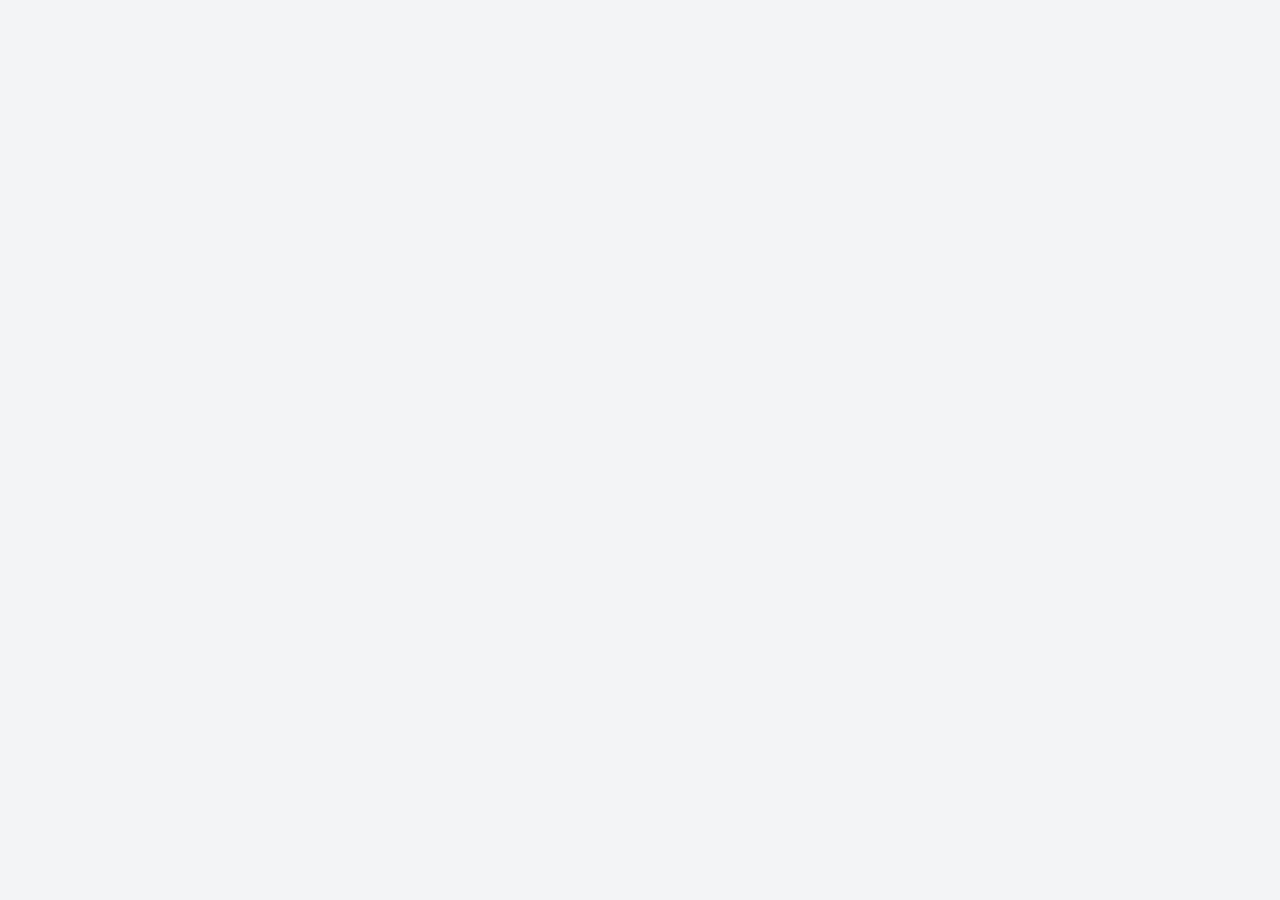
==== index.html @ afbe17bb "Update index.html" ====
<!DOCTYPE html>
<html lang="en">
<head>
  <meta charset="UTF-8" />
  <meta name="viewport" content="width=device-width, initial-scale=1.0" />
  <title>Javier Maidana — Tattoo Business Xpert</title>
  <meta name="description" content="Javier Maidana — Strategic market development, distribution and brand growth for the tattoo and body art industry across Latin America." />
  <link rel="preconnect" href="https://fonts.googleapis.com" />
  <link rel="preconnect" href="https://fonts.gstatic.com" crossorigin />
  <link href="https://fonts.googleapis.com/css2?family=Montserrat:wght@800&family=Inter:wght@400;500;600&display=swap" rel="stylesheet" />
  <link rel="stylesheet" href="assets/shared.css" />
  <style>
    .hero { background: var(--white); padding: 80px 60px 72px; }
    .hero-inner { max-width: var(--max-w); margin: 0 auto; display: grid; grid-template-columns: 1fr 420px; gap: 64px; align-items: center; }
    .hero-tag { display: inline-block; font-family: var(--font-body); font-size: 0.78rem; font-weight: 600; letter-spacing: 0.12em; text-transform: uppercase; color: var(--blue); background: var(--blue-bg); padding: 5px 12px; border-radius: 20px; margin-bottom: 20px; }
    .hero-title { font-family: var(--font-head); font-size: clamp(2.2rem, 4vw, 3.2rem); font-weight: 800; color: var(--text-dark); line-height: 1.1; letter-spacing: -0.02em; margin-bottom: 8px; }
    .hero-title .accent { color: var(--blue); }
    .hero-subtitle { font-family: var(--font-body); font-size: clamp(0.9rem,1.5vw,1rem); font-weight: 600; color: var(--grey); letter-spacing: 0.1em; text-transform: uppercase; margin-bottom: 24px; }
    .hero-desc { font-family: var(--font-body); font-size: 1.05rem; color: var(--text-mid); line-height: 1.7; max-width: 520px; margin-bottom: 36px; }
    .hero-buttons { display: flex; gap: 14px; flex-wrap: wrap; }
    .hero-photo-wrap { position: relative; }
    .hero-photo { width: 100%; aspect-ratio: 3/4; object-fit: cover; object-position: top center; border-radius: var(--radius-lg); display: block; }
    .hero-photo-placeholder { width: 100%; aspect-ratio: 3/4; border-radius: var(--radius-lg); background: var(--blue-bg); display: flex; flex-direction: column; align-items: center; justify-content: center; gap: 12px; color: var(--blue); font-family: var(--font-body); font-size: 0.9rem; font-weight: 500; text-align: center; padding: 24px; }
    .stats { background: var(--bg); border-top: 1px solid var(--border); border-bottom: 1px solid var(--border); padding: 28px 60px; }
    .stats-inner { max-width: var(--max-w); margin: 0 auto; display: flex; justify-content: center; gap: 64px; }
    .stat { text-align: center; }
    .stat-num { font-family: var(--font-head); font-size: 1.8rem; font-weight: 800; color: var(--blue); line-height: 1; }
    .stat-label { font-family: var(--font-body); font-size: 0.78rem; font-weight: 500; color: var(--text-light); text-transform: uppercase; letter-spacing: 0.08em; margin-top: 4px; }

    @media (max-width:900px) {
      .hero { padding: 56px 32px 48px; }
      .hero-inner { grid-template-columns: 1fr; gap: 40px; }
      .hero-photo-wrap { max-width: 360px; margin: 0 auto; }
      .stats { padding: 24px 32px; }
      .stats-inner { gap: 32px; }
    }

    @media (max-width:640px) {
      .hero { padding: 40px 20px; }
      .hero-photo-wrap { max-width: 100%; }
      .hero-buttons { flex-direction: column; }
      .hero-buttons .btn { width: 100%; justify-content: center; }
      .stats { padding: 20px 16px; }
      .stats-inner { gap: 20px; flex-wrap: wrap; justify-content: center; }
    }
 <nav class="nav">
  <div class="nav-inner">

    <a class="nav-logo" href="index.html" aria-label="Javier Maidana">
      <img src="assets/tbx-logo-flat.png" width="44" height="36" alt="TBX Logo" style="border-radius:6px;object-fit:contain;" />
      <div>
        <span class="nav-logo-text">Javier <span>Maidana</span></span>
        <span class="nav-logo-sub">Tattoo Business Expert</span>
      </div>
    </a>

    <div class="nav-links">
      <a href="index.html" class="nav-link active">Home</a>
      <a href="about.html" class="nav-link">Background</a>
      <a href="contact.html" class="nav-cta">Let's Connect</a>
    </div>

  </div>
</nav>

  <section class="hero"><div class="hero-inner">
    <div class="hero-content">
      <span class="hero-tag">Tattoo Industry · LATAM</span>
      <h1 class="hero-title">Javier<br /><span class="accent">Maidana</span></h1>
      <p class="hero-subtitle">Tattoo Business Xpert</p>
      <p class="hero-desc">30+ years of experience in market development, distribution and brand growth for the tattoo and body art industry across Latin America. Founder of TBX Latam — the platform focused on professionalizing the business side of the industry in the region.</p>
      <div class="hero-buttons">
        <a href="about.html" class="btn btn-primary">Explore Background</a>
        <a href="contact.html" class="btn btn-secondary">Let's Connect</a>
      </div>
    </div>

    <div class="hero-photo-wrap">
      <img src="assets/javier-photo.jpg" alt="Javier Maidana — Tattoo Business Xpert" class="hero-photo" onerror="this.style.display='none'; this.nextElementSibling.style.display='flex';" />
      <div class="hero-photo-placeholder" style="display:none;">
        <svg viewBox="0 0 24 24" fill="none" stroke="currentColor" stroke-width="1.5"><path d="M20 21v-2a4 4 0 0 0-4-4H8a4 4 0 0 0-4 4v2"/><circle cx="12" cy="7" r="4"/></svg>
        <span>Upload the photo as<br /><strong>assets/javier-photo.jpg</strong></span>
      </div>
    </div>
  </div></section>

  <div class="stats"><div class="stats-inner">
    <div class="stat"><div class="stat-num">30+</div><div class="stat-label">Years of Experience</div></div>
    <div class="stat"><div class="stat-num">LATAM</div><div class="stat-label">Regional Market</div></div>
    <div class="stat"><div class="stat-num">TBX</div><div class="stat-label">Platform Founded</div></div>
    <div class="stat"><div class="stat-num">B2B</div><div class="stat-label">Strategic Focus</div></div>
  </div></div>

  <div class="banner">
    <p>Building the professional tattoo ecosystem across Latin America — connecting brands, distributors and operators with a long-term strategic vision.</p>
  </div>

  <section class="connect">
    <h2 class="connect-heading">Let's Connect</h2>
    <div class="connect-grid">
      <div class="social-icons">
        <a href="http://www.linkedin.com/in/tattoobusinessxpert" target="_blank" rel="noopener" class="social-icon si-linkedin" aria-label="LinkedIn"><svg viewBox="0 0 24 24"><path d="M20.447 20.452h-3.554v-5.569c0-1.328-.027-3.037-1.852-3.037-1.853 0-2.136 1.445-2.136 2.939v5.667H9.351V9h3.414v1.561h.046c.477-.9 1.637-1.85 3.37-1.85 3.601 0 4.267 2.37 4.267 5.455v6.286zM5.337 7.433a2.062 2.062 0 0 1-2.063-2.065 2.064 2.064 0 1 1 2.063 2.065zm1.782 13.019H3.555V9h3.564v11.452zM22.225 0H1.771C.792 0 0 .774 0 1.729v20.542C0 23.227.792 24 1.771 24h20.451C23.2 24 24 23.227 24 22.271V1.729C24 .774 23.2 0 22.222 0h.003z"/></svg></a>
        <a href="https://www.instagram.com/tattoobusinessxpert/" target="_blank" rel="noopener" class="social-icon si-instagram" aria-label="Instagram"><svg viewBox="0 0 24 24"><path d="M12 2.163c3.204 0 3.584.012 4.85.07 3.252.148 4.771 1.691 4.919 4.919.058 1.265.069 1.645.069 4.849 0 3.205-.012 3.584-.069 4.849-.149 3.225-1.664 4.771-4.919 4.919-1.266.058-1.644.07-4.85.07-3.204 0-3.584-.012-4.849-.07-3.26-.149-4.771-1.699-4.919-4.92-.058-1.265-.07-1.644-.07-4.849 0-3.204.013-3.583.07-4.849.149-3.227 1.664-4.771 4.919-4.919 1.266-.057 1.645-.069 4.849-.069zM12 0C8.741 0 8.333.014 7.053.072 2.695.272.273 2.69.073 7.052.014 8.333 0 8.741 0 12c0 3.259.014 3.668.072 4.948.2 4.358 2.618 6.78 6.98 6.98C8.333 23.986 8.741 24 12 24c3.259 0 3.668-.014 4.948-.072 4.354-.2 6.782-2.618 6.979-6.98.059-1.28.073-1.689.073-4.948 0-3.259-.014-3.667-.072-4.947-.196-4.354-2.617-6.78-6.979-6.98C15.668.014 15.259 0 12 0zm0 5.838a6.162 6.162 0 1 0 0 12.324 6.162 6.162 0 0 0 0-12.324zM12 16a4 4 0 1 1 0-8 4 4 0 0 1 0 8zm6.406-11.845a1.44 1.44 0 1 0 0 2.881 1.44 1.44 0 0 0 0-2.881z"/></svg></a>
        <a href="mailto:contacto@javiermaidana.com" class="social-icon si-email" aria-label="Email"><svg viewBox="0 0 24 24"><path d="M20 4H4c-1.1 0-2 .9-2 2v12c0 1.1.9 2 2 2h16c1.1 0 2-.9 2-2V6c0-1.1-.9-2-2-2zm0 4-8 5-8-5V6l8 5 8-5v2z"/></svg></a>
        <a href="https://api.whatsapp.com/send?phone=541169666353&text=Hi%20Javier%2C%20I%20visited%20your%20website%20and%20would%20like%20to%20connect%20regarding%20the%20tattoo%20industry%20in%20Latin%20America." target="_blank" rel="noopener" class="social-icon si-whatsapp" aria-label="WhatsApp"><svg viewBox="0 0 24 24"><path d="M17.472 14.382c-.297-.149-1.758-.867-2.03-.967-.273-.099-.471-.148-.67.15-.197.297-.767.966-.94 1.164-.173.199-.347.223-.644.075-.297-.15-1.255-.463-2.39-1.475-.883-.788-1.48-1.761-1.653-2.059-.173-.297-.018-.458.13-.606.134-.133.298-.347.446-.52.149-.174.198-.298.298-.497.099-.198.05-.371-.025-.52-.075-.149-.669-1.612-.916-2.207-.242-.579-.487-.5-.669-.51-.173-.008-.371-.01-.57-.01-.198 0-.52.074-.792.372-.272.297-1.04 1.016-1.04 2.479 0 1.462 1.065 2.875 1.213 3.074.149.198 2.096 3.2 5.077 4.487.709.306 1.262.489 1.694.625.712.227 1.36.195 1.871.118.571-.085 1.758-.719 2.006-1.413.248-.694.248-1.289.173-1.413-.074-.124-.272-.198-.57-.347m-5.421 7.403h-.004a9.87 9.87 0 0 1-5.031-1.378l-.361-.214-3.741.982.998-3.648-.235-.374a9.86 9.86 0 0 1-1.51-5.26c.001-5.45 4.436-9.884 9.888-9.884 2.64 0 5.122 1.03 6.988 2.898a9.825 9.825 0 0 1 2.893 6.994c-.003 5.45-4.437 9.884-9.885 9.884m8.413-18.297A11.815 11.815 0 0 0 12.05 0C5.495 0 .16 5.335.157 11.892c0 2.096.547 4.142 1.588 5.945L.057 24l6.305-1.654a11.882 11.882 0 0 0 5.683 1.448h.005c6.554 0 11.89-5.335 11.893-11.893a11.821 11.821 0 0 0-3.48-8.413z"/></svg></a>
      </div>

      <a href="https://tbxlatam.com" target="_blank" rel="noopener" class="tbx-logo-link" aria-label="TBX Latam">
        <img src="assets/tbx-logo-flat.png" width="120" alt="TBX Latam" style="border-radius:10px;object-fit:contain;" />
      </a>

      <div class="connect-links">
        <a href="about.html" class="with-arrow">Explore Background</a>
        <a href="contact.html" class="with-arrow">Send a Message</a>
        <a href="http://www.linkedin.com/in/tattoobusinessxpert" target="_blank" rel="noopener" class="with-arrow">LinkedIn</a>
        <a href="https://tbxlatam.com" target="_blank" rel="noopener" class="with-arrow">TBX Latam</a>
      </div>
    </div>
  </section>

  <footer class="page-footer">
    <p>© 2026 Javier Maidana · <a href="https://tbxlatam.com" target="_blank" rel="noopener">TBX Latam</a> · <a href="contact.html">Contact</a></p>
  </footer>
</body>
</html>
---- assets/shared.css ----
/* ═══════════════════════════════════════════════════════════════
   javiermaidana.com — Shared Stylesheet
   Brand Kit: Blue #4482E9 · Grey #8C8C8C
   Fonts: Montserrat ExtraBold (headings) · Inter SemiBold (body)
   ═══════════════════════════════════════════════════════════════ */

:root {
  --blue:         #4482E9;
  --blue-dark:    #2D6DD4;
  --blue-bg:      #EEF4FD;
  --grey:         #8C8C8C;
  --bg:           #F3F4F6;
  --white:        #FFFFFF;
  --text-dark:    #111827;
  --text-mid:     #374151;
  --text-light:   #6B7280;
  --border:       #E5E7EB;
  --font-head:    'Montserrat', system-ui, sans-serif;
  --font-body:    'Inter', system-ui, sans-serif;
  --max-w:        1200px;
  --radius:       8px;
  --radius-lg:    16px;
}
*, *::before, *::after { box-sizing: border-box; margin: 0; padding: 0; }
html { scroll-behavior: smooth; }
body { font-family: var(--font-body); background: var(--bg); color: var(--text-mid); -webkit-font-smoothing: antialiased; line-height: 1.6; }
img { display: block; max-width: 100%; }
a { color: inherit; }
.nav { background: var(--white); border-bottom: 1px solid var(--border); position: sticky; top: 0; z-index: 100; }
.nav-inner { max-width: var(--max-w); margin: 0 auto; padding: 0 48px; height: 64px; display: flex; align-items: center; justify-content: space-between; }
.nav-logo { display: flex; align-items: center; text-decoration: none; gap: 10px; }
.nav-logo-text { font-family: var(--font-head); font-weight: 800; font-size: 1.4rem; letter-spacing: -0.02em; color: var(--text-dark); line-height: 1; }
.nav-logo-text span { color: var(--blue); }
.nav-logo-sub { font-family: var(--font-body); font-size: 0.5rem; font-weight: 600; letter-spacing: 0.14em; color: var(--grey); text-transform: uppercase; display: block; margin-top: 2px; }
.nav-links { display: flex; align-items: center; gap: 8px; }
.nav-link { font-family: var(--font-body); font-size: 0.9rem; font-weight: 500; color: var(--text-light); text-decoration: none; padding: 8px 16px; border-radius: var(--radius); transition: all 0.15s ease; }
.nav-link:hover { color: var(--blue); background: var(--blue-bg); }
.nav-link.active { color: var(--blue); font-weight: 600; }
.nav-cta { font-family: var(--font-body); font-size: 0.88rem; font-weight: 600; background: var(--blue); color: var(--white); text-decoration: none; padding: 9px 20px; border-radius: var(--radius); margin-left: 4px; transition: all 0.15s ease; }
.nav-cta:hover { background: var(--blue-dark); }
.btn { display: inline-flex; align-items: center; justify-content: center; font-family: var(--font-body); font-size: 0.95rem; font-weight: 600; padding: 13px 28px; border-radius: var(--radius); text-decoration: none; cursor: pointer; border: 2px solid transparent; transition: all 0.18s ease; white-space: nowrap; }
.btn-primary { background: var(--blue); color: var(--white); border-color: var(--blue); }
.btn-primary:hover { background: var(--blue-dark); border-color: var(--blue-dark); transform: translateY(-1px); box-shadow: 0 4px 16px rgba(68,130,233,0.28); }
.btn-secondary { background: var(--white); color: var(--text-dark); border-color: var(--border); }
.btn-secondary:hover { border-color: var(--blue); color: var(--blue); transform: translateY(-1px); }
.banner { background: var(--blue); padding: 28px 24px; text-align: center; }
.banner p { color: var(--white); font-family: var(--font-body); font-size: clamp(0.95rem, 1.8vw, 1.15rem); font-weight: 500; max-width: 700px; margin: 0 auto; line-height: 1.5; }
.connect { background: var(--white); padding: 64px 60px; }
.connect-heading { text-align: center; font-family: var(--font-head); font-size: clamp(1.4rem, 2.5vw, 1.8rem); font-weight: 800; color: var(--text-dark); margin-bottom: 48px; }
.connect-grid { max-width: var(--max-w); margin: 0 auto; display: grid; grid-template-columns: 1fr auto 1fr; align-items: center; gap: 48px; }
.social-icons { display: flex; gap: 14px; align-items: center; }
.social-icon { width: 48px; height: 48px; border-radius: 12px; display: flex; align-items: center; justify-content: center; text-decoration: none; transition: transform 0.18s ease, opacity 0.18s ease; }
.social-icon:hover { transform: translateY(-3px); opacity: 0.85; }
.social-icon svg { width: 22px; height: 22px; fill: white; }
.si-linkedin  { background: #0A66C2; }
.si-instagram { background: linear-gradient(135deg,#f09433,#e6683c,#dc2743,#cc2366,#bc1888); }
.si-email     { background: var(--blue); }
.si-whatsapp  { background: #25D366; }
.connect-links { display: flex; flex-direction: column; gap: 12px; align-items: flex-end; }
.connect-links a { color: var(--text-light); text-decoration: none; font-size: 0.95rem; font-weight: 500; transition: color 0.18s ease; display: inline-flex; align-items: center; gap: 6px; }
.connect-links a:hover { color: var(--blue); }
.connect-links a.with-arrow::after { content:'→'; transition: margin 0.18s; }
.connect-links a.with-arrow:hover::after { margin-left: 4px; }
.tbx-logo-link { text-decoration: none; display: block; }
.page-footer { background: var(--bg); border-top: 1px solid var(--border); padding: 20px 24px; text-align: center; }
.page-footer p { font-size: 0.8rem; color: var(--text-light); }
.page-footer a { color: var(--blue); text-decoration: none; }
@media (max-width: 900px) { .nav-inner { padding: 0 24px; } .connect { padding: 48px 32px; } .connect-grid { grid-template-columns: 1fr; justify-items: center; gap: 32px; } .connect-links { align-items: center; } }
@media (max-width: 640px) { .nav-inner { padding: 0 16px; } .nav-links { display: none; } .connect { padding: 40px 20px; } .social-icons { gap: 10px; } .social-icon { width: 44px; height: 44px; } }
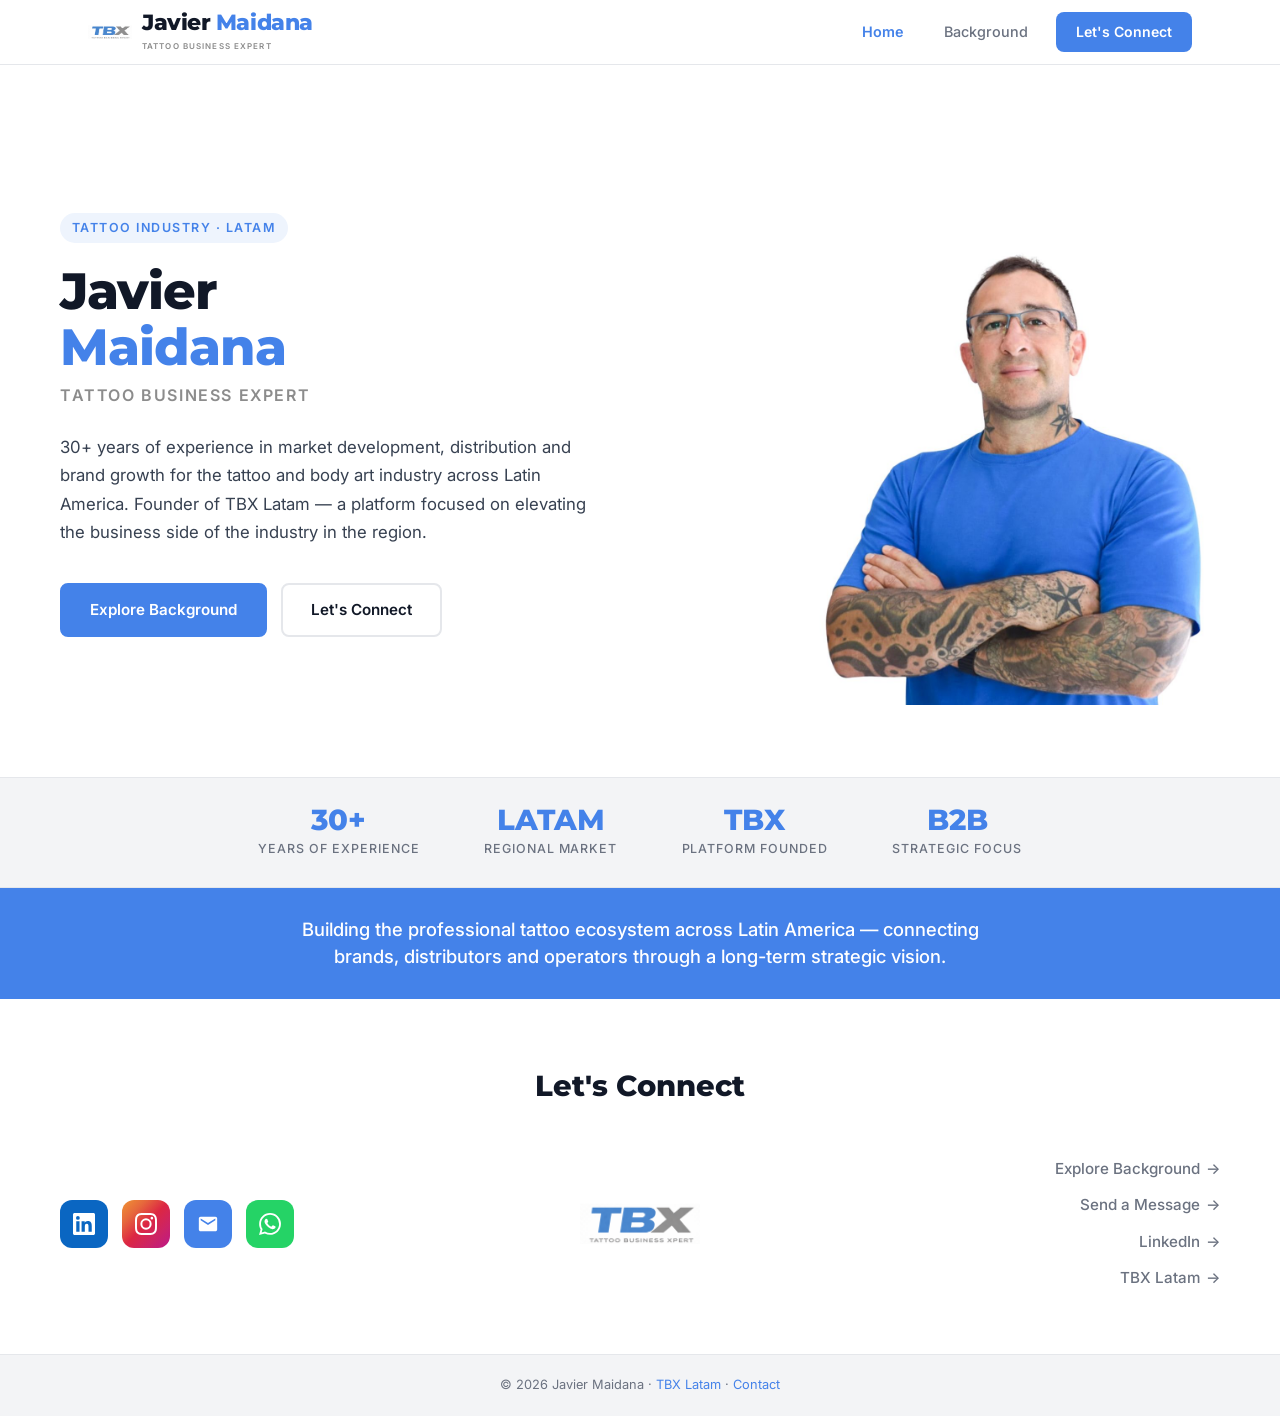
==== commit 57b2ee70: "Update index.html" ====
--- a/index.html
+++ b/index.html
@@ -3,110 +3,304 @@
 <head>
   <meta charset="UTF-8" />
   <meta name="viewport" content="width=device-width, initial-scale=1.0" />
-  <title>Javier Maidana — Tattoo Business Xpert</title>
-  <meta name="description" content="Javier Maidana — Strategic market development, distribution and brand growth for the tattoo and body art industry across Latin America." />
+  <title>Javier Maidana — Tattoo Business Expert</title>
+  <meta name="description" content="30+ years of experience in market development, distribution and brand growth for the tattoo and body art industry across Latin America." />
+
   <link rel="preconnect" href="https://fonts.googleapis.com" />
   <link rel="preconnect" href="https://fonts.gstatic.com" crossorigin />
   <link href="https://fonts.googleapis.com/css2?family=Montserrat:wght@800&family=Inter:wght@400;500;600&display=swap" rel="stylesheet" />
   <link rel="stylesheet" href="assets/shared.css" />
+
   <style>
-    .hero { background: var(--white); padding: 80px 60px 72px; }
-    .hero-inner { max-width: var(--max-w); margin: 0 auto; display: grid; grid-template-columns: 1fr 420px; gap: 64px; align-items: center; }
-    .hero-tag { display: inline-block; font-family: var(--font-body); font-size: 0.78rem; font-weight: 600; letter-spacing: 0.12em; text-transform: uppercase; color: var(--blue); background: var(--blue-bg); padding: 5px 12px; border-radius: 20px; margin-bottom: 20px; }
-    .hero-title { font-family: var(--font-head); font-size: clamp(2.2rem, 4vw, 3.2rem); font-weight: 800; color: var(--text-dark); line-height: 1.1; letter-spacing: -0.02em; margin-bottom: 8px; }
-    .hero-title .accent { color: var(--blue); }
-    .hero-subtitle { font-family: var(--font-body); font-size: clamp(0.9rem,1.5vw,1rem); font-weight: 600; color: var(--grey); letter-spacing: 0.1em; text-transform: uppercase; margin-bottom: 24px; }
-    .hero-desc { font-family: var(--font-body); font-size: 1.05rem; color: var(--text-mid); line-height: 1.7; max-width: 520px; margin-bottom: 36px; }
-    .hero-buttons { display: flex; gap: 14px; flex-wrap: wrap; }
-    .hero-photo-wrap { position: relative; }
-    .hero-photo { width: 100%; aspect-ratio: 3/4; object-fit: cover; object-position: top center; border-radius: var(--radius-lg); display: block; }
-    .hero-photo-placeholder { width: 100%; aspect-ratio: 3/4; border-radius: var(--radius-lg); background: var(--blue-bg); display: flex; flex-direction: column; align-items: center; justify-content: center; gap: 12px; color: var(--blue); font-family: var(--font-body); font-size: 0.9rem; font-weight: 500; text-align: center; padding: 24px; }
-    .stats { background: var(--bg); border-top: 1px solid var(--border); border-bottom: 1px solid var(--border); padding: 28px 60px; }
-    .stats-inner { max-width: var(--max-w); margin: 0 auto; display: flex; justify-content: center; gap: 64px; }
-    .stat { text-align: center; }
-    .stat-num { font-family: var(--font-head); font-size: 1.8rem; font-weight: 800; color: var(--blue); line-height: 1; }
-    .stat-label { font-family: var(--font-body); font-size: 0.78rem; font-weight: 500; color: var(--text-light); text-transform: uppercase; letter-spacing: 0.08em; margin-top: 4px; }
-
-    @media (max-width:900px) {
-      .hero { padding: 56px 32px 48px; }
-      .hero-inner { grid-template-columns: 1fr; gap: 40px; }
-      .hero-photo-wrap { max-width: 360px; margin: 0 auto; }
-      .stats { padding: 24px 32px; }
-      .stats-inner { gap: 32px; }
-    }
-
-    @media (max-width:640px) {
-      .hero { padding: 40px 20px; }
-      .hero-photo-wrap { max-width: 100%; }
-      .hero-buttons { flex-direction: column; }
-      .hero-buttons .btn { width: 100%; justify-content: center; }
-      .stats { padding: 20px 16px; }
-      .stats-inner { gap: 20px; flex-wrap: wrap; justify-content: center; }
-    }
- <nav class="nav">
-  <div class="nav-inner">
-
-    <a class="nav-logo" href="index.html" aria-label="Javier Maidana">
-      <img src="assets/tbx-logo-flat.png" width="44" height="36" alt="TBX Logo" style="border-radius:6px;object-fit:contain;" />
-      <div>
-        <span class="nav-logo-text">Javier <span>Maidana</span></span>
-        <span class="nav-logo-sub">Tattoo Business Expert</span>
-      </div>
-    </a>
-
-    <div class="nav-links">
-      <a href="index.html" class="nav-link active">Home</a>
-      <a href="about.html" class="nav-link">Background</a>
-      <a href="contact.html" class="nav-cta">Let's Connect</a>
+    .hero {
+      background: var(--white);
+      padding: 80px 60px 72px;
+    }
+
+    .hero-inner {
+      max-width: var(--max-w);
+      margin: 0 auto;
+      display: grid;
+      grid-template-columns: 1fr 420px;
+      gap: 64px;
+      align-items: center;
+    }
+
+    .hero-tag {
+      display: inline-block;
+      font-family: var(--font-body);
+      font-size: 0.78rem;
+      font-weight: 600;
+      letter-spacing: 0.12em;
+      text-transform: uppercase;
+      color: var(--blue);
+      background: var(--blue-bg);
+      padding: 5px 12px;
+      border-radius: 20px;
+      margin-bottom: 20px;
+    }
+
+    .hero-title {
+      font-family: var(--font-head);
+      font-size: clamp(2.2rem, 4vw, 3.2rem);
+      font-weight: 800;
+      color: var(--text-dark);
+      line-height: 1.1;
+      letter-spacing: -0.02em;
+      margin-bottom: 8px;
+    }
+
+    .hero-title .accent {
+      color: var(--blue);
+    }
+
+    .hero-subtitle {
+      font-family: var(--font-body);
+      font-size: clamp(0.9rem, 1.5vw, 1rem);
+      font-weight: 600;
+      color: var(--grey);
+      letter-spacing: 0.1em;
+      text-transform: uppercase;
+      margin-bottom: 24px;
+    }
+
+    .hero-desc {
+      font-family: var(--font-body);
+      font-size: 1.05rem;
+      color: var(--text-mid);
+      line-height: 1.7;
+      max-width: 540px;
+      margin-bottom: 36px;
+    }
+
+    .hero-buttons {
+      display: flex;
+      gap: 14px;
+      flex-wrap: wrap;
+    }
+
+    .hero-photo-wrap {
+      position: relative;
+    }
+
+    .hero-photo {
+      width: 100%;
+      aspect-ratio: 3 / 4;
+      object-fit: cover;
+      object-position: top center;
+      border-radius: var(--radius-lg);
+      display: block;
+    }
+
+    .hero-photo-placeholder {
+      width: 100%;
+      aspect-ratio: 3 / 4;
+      border-radius: var(--radius-lg);
+      background: var(--blue-bg);
+      display: flex;
+      flex-direction: column;
+      align-items: center;
+      justify-content: center;
+      gap: 12px;
+      color: var(--blue);
+      font-family: var(--font-body);
+      font-size: 0.9rem;
+      font-weight: 500;
+      text-align: center;
+      padding: 24px;
+    }
+
+    .stats {
+      background: var(--bg);
+      border-top: 1px solid var(--border);
+      border-bottom: 1px solid var(--border);
+      padding: 28px 60px;
+    }
+
+    .stats-inner {
+      max-width: var(--max-w);
+      margin: 0 auto;
+      display: flex;
+      justify-content: center;
+      gap: 64px;
+      flex-wrap: wrap;
+    }
+
+    .stat {
+      text-align: center;
+    }
+
+    .stat-num {
+      font-family: var(--font-head);
+      font-size: 1.8rem;
+      font-weight: 800;
+      color: var(--blue);
+      line-height: 1;
+    }
+
+    .stat-label {
+      font-family: var(--font-body);
+      font-size: 0.78rem;
+      font-weight: 500;
+      color: var(--text-light);
+      text-transform: uppercase;
+      letter-spacing: 0.08em;
+      margin-top: 4px;
+    }
+
+    @media (max-width: 900px) {
+      .hero {
+        padding: 56px 32px 48px;
+      }
+
+      .hero-inner {
+        grid-template-columns: 1fr;
+        gap: 40px;
+      }
+
+      .hero-photo-wrap {
+        max-width: 360px;
+        margin: 0 auto;
+      }
+
+      .stats {
+        padding: 24px 32px;
+      }
+
+      .stats-inner {
+        gap: 32px;
+      }
+    }
+
+    @media (max-width: 640px) {
+      .hero {
+        padding: 40px 20px;
+      }
+
+      .hero-photo-wrap {
+        max-width: 100%;
+      }
+
+      .hero-buttons {
+        flex-direction: column;
+      }
+
+      .hero-buttons .btn {
+        width: 100%;
+        justify-content: center;
+      }
+
+      .stats {
+        padding: 20px 16px;
+      }
+
+      .stats-inner {
+        gap: 20px;
+        justify-content: center;
+      }
+    }
+  </style>
+</head>
+<body>
+
+  <nav class="nav">
+    <div class="nav-inner">
+      <a class="nav-logo" href="index.html" aria-label="Javier Maidana">
+        <img src="assets/tbx-logo-flat.png" width="44" height="36" alt="TBX Logo" style="border-radius:6px;object-fit:contain;" />
+        <div>
+          <span class="nav-logo-text">Javier <span>Maidana</span></span>
+          <span class="nav-logo-sub">Tattoo Business Expert</span>
+        </div>
+      </a>
+
+      <div class="nav-links">
+        <a href="index.html" class="nav-link active">Home</a>
+        <a href="about.html" class="nav-link">Background</a>
+        <a href="contact.html" class="nav-cta">Let's Connect</a>
+      </div>
     </div>
-
+  </nav>
+
+  <section class="hero">
+    <div class="hero-inner">
+      <div class="hero-content">
+        <span class="hero-tag">Tattoo Industry · LATAM</span>
+        <h1 class="hero-title">Javier<br /><span class="accent">Maidana</span></h1>
+        <p class="hero-subtitle">Tattoo Business Expert</p>
+        <p class="hero-desc">
+          30+ years of experience in market development, distribution and brand growth for the tattoo and body art industry across Latin America. Founder of TBX Latam — a platform focused on elevating the business side of the industry in the region.
+        </p>
+
+        <div class="hero-buttons">
+          <a href="about.html" class="btn btn-primary">Explore Background</a>
+          <a href="contact.html" class="btn btn-secondary">Let's Connect</a>
+        </div>
+      </div>
+
+      <div class="hero-photo-wrap">
+        <img src="assets/javier-photo.jpg" alt="Javier Maidana — Tattoo Business Expert" class="hero-photo" onerror="this.style.display='none'; this.nextElementSibling.style.display='flex';" />
+        <div class="hero-photo-placeholder" style="display:none;">
+          <svg viewBox="0 0 24 24" fill="none" stroke="currentColor" stroke-width="1.5" width="36" height="36">
+            <path d="M20 21v-2a4 4 0 0 0-4-4H8a4 4 0 0 0-4 4v2"></path>
+            <circle cx="12" cy="7" r="4"></circle>
+          </svg>
+          <span>Upload the image as<br /><strong>assets/javier-photo.jpg</strong></span>
+        </div>
+      </div>
+    </div>
+  </section>
+
+  <div class="stats">
+    <div class="stats-inner">
+      <div class="stat">
+        <div class="stat-num">30+</div>
+        <div class="stat-label">Years of Experience</div>
+      </div>
+      <div class="stat">
+        <div class="stat-num">LATAM</div>
+        <div class="stat-label">Regional Market</div>
+      </div>
+      <div class="stat">
+        <div class="stat-num">TBX</div>
+        <div class="stat-label">Platform Founded</div>
+      </div>
+      <div class="stat">
+        <div class="stat-num">B2B</div>
+        <div class="stat-label">Strategic Focus</div>
+      </div>
+    </div>
   </div>
-</nav>
-
-  <section class="hero"><div class="hero-inner">
-    <div class="hero-content">
-      <span class="hero-tag">Tattoo Industry · LATAM</span>
-      <h1 class="hero-title">Javier<br /><span class="accent">Maidana</span></h1>
-      <p class="hero-subtitle">Tattoo Business Xpert</p>
-      <p class="hero-desc">30+ years of experience in market development, distribution and brand growth for the tattoo and body art industry across Latin America. Founder of TBX Latam — the platform focused on professionalizing the business side of the industry in the region.</p>
-      <div class="hero-buttons">
-        <a href="about.html" class="btn btn-primary">Explore Background</a>
-        <a href="contact.html" class="btn btn-secondary">Let's Connect</a>
-      </div>
-    </div>
-
-    <div class="hero-photo-wrap">
-      <img src="assets/javier-photo.jpg" alt="Javier Maidana — Tattoo Business Xpert" class="hero-photo" onerror="this.style.display='none'; this.nextElementSibling.style.display='flex';" />
-      <div class="hero-photo-placeholder" style="display:none;">
-        <svg viewBox="0 0 24 24" fill="none" stroke="currentColor" stroke-width="1.5"><path d="M20 21v-2a4 4 0 0 0-4-4H8a4 4 0 0 0-4 4v2"/><circle cx="12" cy="7" r="4"/></svg>
-        <span>Upload the photo as<br /><strong>assets/javier-photo.jpg</strong></span>
-      </div>
-    </div>
-  </div></section>
-
-  <div class="stats"><div class="stats-inner">
-    <div class="stat"><div class="stat-num">30+</div><div class="stat-label">Years of Experience</div></div>
-    <div class="stat"><div class="stat-num">LATAM</div><div class="stat-label">Regional Market</div></div>
-    <div class="stat"><div class="stat-num">TBX</div><div class="stat-label">Platform Founded</div></div>
-    <div class="stat"><div class="stat-num">B2B</div><div class="stat-label">Strategic Focus</div></div>
-  </div></div>
 
   <div class="banner">
-    <p>Building the professional tattoo ecosystem across Latin America — connecting brands, distributors and operators with a long-term strategic vision.</p>
+    <p>
+      Building the professional tattoo ecosystem across Latin America — connecting brands, distributors and operators through a long-term strategic vision.
+    </p>
   </div>
 
   <section class="connect">
     <h2 class="connect-heading">Let's Connect</h2>
+
     <div class="connect-grid">
       <div class="social-icons">
-        <a href="http://www.linkedin.com/in/tattoobusinessxpert" target="_blank" rel="noopener" class="social-icon si-linkedin" aria-label="LinkedIn"><svg viewBox="0 0 24 24"><path d="M20.447 20.452h-3.554v-5.569c0-1.328-.027-3.037-1.852-3.037-1.853 0-2.136 1.445-2.136 2.939v5.667H9.351V9h3.414v1.561h.046c.477-.9 1.637-1.85 3.37-1.85 3.601 0 4.267 2.37 4.267 5.455v6.286zM5.337 7.433a2.062 2.062 0 0 1-2.063-2.065 2.064 2.064 0 1 1 2.063 2.065zm1.782 13.019H3.555V9h3.564v11.452zM22.225 0H1.771C.792 0 0 .774 0 1.729v20.542C0 23.227.792 24 1.771 24h20.451C23.2 24 24 23.227 24 22.271V1.729C24 .774 23.2 0 22.222 0h.003z"/></svg></a>
-        <a href="https://www.instagram.com/tattoobusinessxpert/" target="_blank" rel="noopener" class="social-icon si-instagram" aria-label="Instagram"><svg viewBox="0 0 24 24"><path d="M12 2.163c3.204 0 3.584.012 4.85.07 3.252.148 4.771 1.691 4.919 4.919.058 1.265.069 1.645.069 4.849 0 3.205-.012 3.584-.069 4.849-.149 3.225-1.664 4.771-4.919 4.919-1.266.058-1.644.07-4.85.07-3.204 0-3.584-.012-4.849-.07-3.26-.149-4.771-1.699-4.919-4.92-.058-1.265-.07-1.644-.07-4.849 0-3.204.013-3.583.07-4.849.149-3.227 1.664-4.771 4.919-4.919 1.266-.057 1.645-.069 4.849-.069zM12 0C8.741 0 8.333.014 7.053.072 2.695.272.273 2.69.073 7.052.014 8.333 0 8.741 0 12c0 3.259.014 3.668.072 4.948.2 4.358 2.618 6.78 6.98 6.98C8.333 23.986 8.741 24 12 24c3.259 0 3.668-.014 4.948-.072 4.354-.2 6.782-2.618 6.979-6.98.059-1.28.073-1.689.073-4.948 0-3.259-.014-3.667-.072-4.947-.196-4.354-2.617-6.78-6.979-6.98C15.668.014 15.259 0 12 0zm0 5.838a6.162 6.162 0 1 0 0 12.324 6.162 6.162 0 0 0 0-12.324zM12 16a4 4 0 1 1 0-8 4 4 0 0 1 0 8zm6.406-11.845a1.44 1.44 0 1 0 0 2.881 1.44 1.44 0 0 0 0-2.881z"/></svg></a>
-        <a href="mailto:contacto@javiermaidana.com" class="social-icon si-email" aria-label="Email"><svg viewBox="0 0 24 24"><path d="M20 4H4c-1.1 0-2 .9-2 2v12c0 1.1.9 2 2 2h16c1.1 0 2-.9 2-2V6c0-1.1-.9-2-2-2zm0 4-8 5-8-5V6l8 5 8-5v2z"/></svg></a>
-        <a href="https://api.whatsapp.com/send?phone=541169666353&text=Hi%20Javier%2C%20I%20visited%20your%20website%20and%20would%20like%20to%20connect%20regarding%20the%20tattoo%20industry%20in%20Latin%20America." target="_blank" rel="noopener" class="social-icon si-whatsapp" aria-label="WhatsApp"><svg viewBox="0 0 24 24"><path d="M17.472 14.382c-.297-.149-1.758-.867-2.03-.967-.273-.099-.471-.148-.67.15-.197.297-.767.966-.94 1.164-.173.199-.347.223-.644.075-.297-.15-1.255-.463-2.39-1.475-.883-.788-1.48-1.761-1.653-2.059-.173-.297-.018-.458.13-.606.134-.133.298-.347.446-.52.149-.174.198-.298.298-.497.099-.198.05-.371-.025-.52-.075-.149-.669-1.612-.916-2.207-.242-.579-.487-.5-.669-.51-.173-.008-.371-.01-.57-.01-.198 0-.52.074-.792.372-.272.297-1.04 1.016-1.04 2.479 0 1.462 1.065 2.875 1.213 3.074.149.198 2.096 3.2 5.077 4.487.709.306 1.262.489 1.694.625.712.227 1.36.195 1.871.118.571-.085 1.758-.719 2.006-1.413.248-.694.248-1.289.173-1.413-.074-.124-.272-.198-.57-.347m-5.421 7.403h-.004a9.87 9.87 0 0 1-5.031-1.378l-.361-.214-3.741.982.998-3.648-.235-.374a9.86 9.86 0 0 1-1.51-5.26c.001-5.45 4.436-9.884 9.888-9.884 2.64 0 5.122 1.03 6.988 2.898a9.825 9.825 0 0 1 2.893 6.994c-.003 5.45-4.437 9.884-9.885 9.884m8.413-18.297A11.815 11.815 0 0 0 12.05 0C5.495 0 .16 5.335.157 11.892c0 2.096.547 4.142 1.588 5.945L.057 24l6.305-1.654a11.882 11.882 0 0 0 5.683 1.448h.005c6.554 0 11.89-5.335 11.893-11.893a11.821 11.821 0 0 0-3.48-8.413z"/></svg></a>
+        <a href="http://www.linkedin.com/in/tattoobusinessxpert" target="_blank" rel="noopener" class="social-icon si-linkedin" aria-label="LinkedIn">
+          <svg viewBox="0 0 24 24"><path d="M20.447 20.452h-3.554v-5.569c0-1.328-.027-3.037-1.852-3.037-1.853 0-2.136 1.445-2.136 2.939v5.667H9.351V9h3.414v1.561h.046c.477-.9 1.637-1.85 3.37-1.85 3.601 0 4.267 2.37 4.267 5.455v6.286zM5.337 7.433a2.062 2.062 0 0 1-2.063-2.065 2.064 2.064 0 1 1 2.063 2.065zm1.782 13.019H3.555V9h3.564v11.452zM22.225 0H1.771C.792 0 0 .774 0 1.729v20.542C0 23.227.792 24 1.771 24h20.451C23.2 24 24 23.227 24 22.271V1.729C24 .774 23.2 0 22.222 0h.003z"/></svg>
+        </a>
+
+        <a href="https://www.instagram.com/tattoobusinessxpert/" target="_blank" rel="noopener" class="social-icon si-instagram" aria-label="Instagram">
+          <svg viewBox="0 0 24 24"><path d="M12 2.163c3.204 0 3.584.012 4.85.07 3.252.148 4.771 1.691 4.919 4.919.058 1.265.069 1.645.069 4.849 0 3.205-.012 3.584-.069 4.849-.149 3.225-1.664 4.771-4.919 4.919-1.266.058-1.644.07-4.85.07-3.204 0-3.584-.012-4.849-.07-3.26-.149-4.771-1.699-4.919-4.92-.058-1.265-.07-1.644-.07-4.849 0-3.204.013-3.583.07-4.849.149-3.227 1.664-4.771 4.919-4.919 1.266-.057 1.645-.069 4.849-.069zM12 0C8.741 0 8.333.014 7.053.072 2.695.272.273 2.69.073 7.052.014 8.333 0 8.741 0 12c0 3.259.014 3.668.072 4.948.2 4.358 2.618 6.78 6.98 6.98C8.333 23.986 8.741 24 12 24c3.259 0 3.668-.014 4.948-.072 4.354-.2 6.782-2.618 6.979-6.98.059-1.28.073-1.689.073-4.948 0-3.259-.014-3.667-.072-4.947-.196-4.354-2.617-6.78-6.979-6.98C15.668.014 15.259 0 12 0zm0 5.838a6.162 6.162 0 1 0 0 12.324 6.162 6.162 0 0 0 0-12.324zM12 16a4 4 0 1 1 0-8 4 4 0 0 1 0 8zm6.406-11.845a1.44 1.44 0 1 0 0 2.881 1.44 1.44 0 0 0 0-2.881z"/></svg>
+        </a>
+
+        <a href="mailto:contacto@javiermaidana.com" class="social-icon si-email" aria-label="Email">
+          <svg viewBox="0 0 24 24"><path d="M20 4H4c-1.1 0-2 .9-2 2v12c0 1.1.9 2 2 2h16c1.1 0 2-.9 2-2V6c0-1.1-.9-2-2-2zm0 4-8 5-8-5V6l8 5 8-5v2z"/></svg>
+        </a>
+
+        <a href="https://api.whatsapp.com/send?phone=541169666353&text=Hi%20Javier" target="_blank" rel="noopener" class="social-icon si-whatsapp" aria-label="WhatsApp">
+          <svg viewBox="0 0 24 24"><path d="M17.472 14.382c-.297-.149-1.758-.867-2.03-.967-.273-.099-.471-.148-.67.15-.197.297-.767.966-.94 1.164-.173.199-.347.223-.644.075-.297-.15-1.255-.463-2.39-1.475-.883-.788-1.48-1.761-1.653-2.059-.173-.297-.018-.458.13-.606.134-.133.298-.347.446-.52.149-.174.198-.298.298-.497.099-.198.05-.371-.025-.52-.075-.149-.669-1.612-.916-2.207-.242-.579-.487-.5-.669-.51-.173-.008-.371-.01-.57-.01-.198 0-.52.074-.792.372-.272.297-1.04 1.016-1.04 2.479 0 1.462 1.065 2.875 1.213 3.074.149.198 2.096 3.2 5.077 4.487.709.306 1.262.489 1.694.625.712.227 1.36.195 1.871.118.571-.085 1.758-.719 2.006-1.413.248-.694.248-1.289.173-1.413-.074-.124-.272-.198-.57-.347m-5.421 7.403h-.004a9.87 9.87 0 0 1-5.031-1.378l-.361-.214-3.741.982.998-3.648-.235-.374a9.86 9.86 0 0 1-1.51-5.26c.001-5.45 4.436-9.884 9.888-9.884 2.64 0 5.122 1.03 6.988 2.898a9.825 9.825 0 0 1 2.893 6.994c-.003 5.45-4.437 9.884-9.885 9.884m8.413-18.297A11.815 11.815 0 0 0 12.05 0C5.495 0 .16 5.335.157 11.892c0 2.096.547 4.142 1.588 5.945L.057 24l6.305-1.654a11.882 11.882 0 0 0 5.683 1.448h.005c6.554 0 11.89-5.335 11.893-11.893a11.821 11.821 0 0 0-3.48-8.413z"/></svg>
+        </a>
       </div>
 
       <a href="https://tbxlatam.com" target="_blank" rel="noopener" class="tbx-logo-link" aria-label="TBX Latam">
-        <img src="assets/tbx-logo-flat.png" width="120" alt="TBX Latam" style="border-radius:10px;object-fit:contain;" />
+        <img src="assets/tbx-logo-flat.png" width="120" alt="TBX Latam" />
       </a>
 
       <div class="connect-links">
@@ -121,5 +315,7 @@
   <footer class="page-footer">
     <p>© 2026 Javier Maidana · <a href="https://tbxlatam.com" target="_blank" rel="noopener">TBX Latam</a> · <a href="contact.html">Contact</a></p>
   </footer>
+
 </body>
 </html>
+
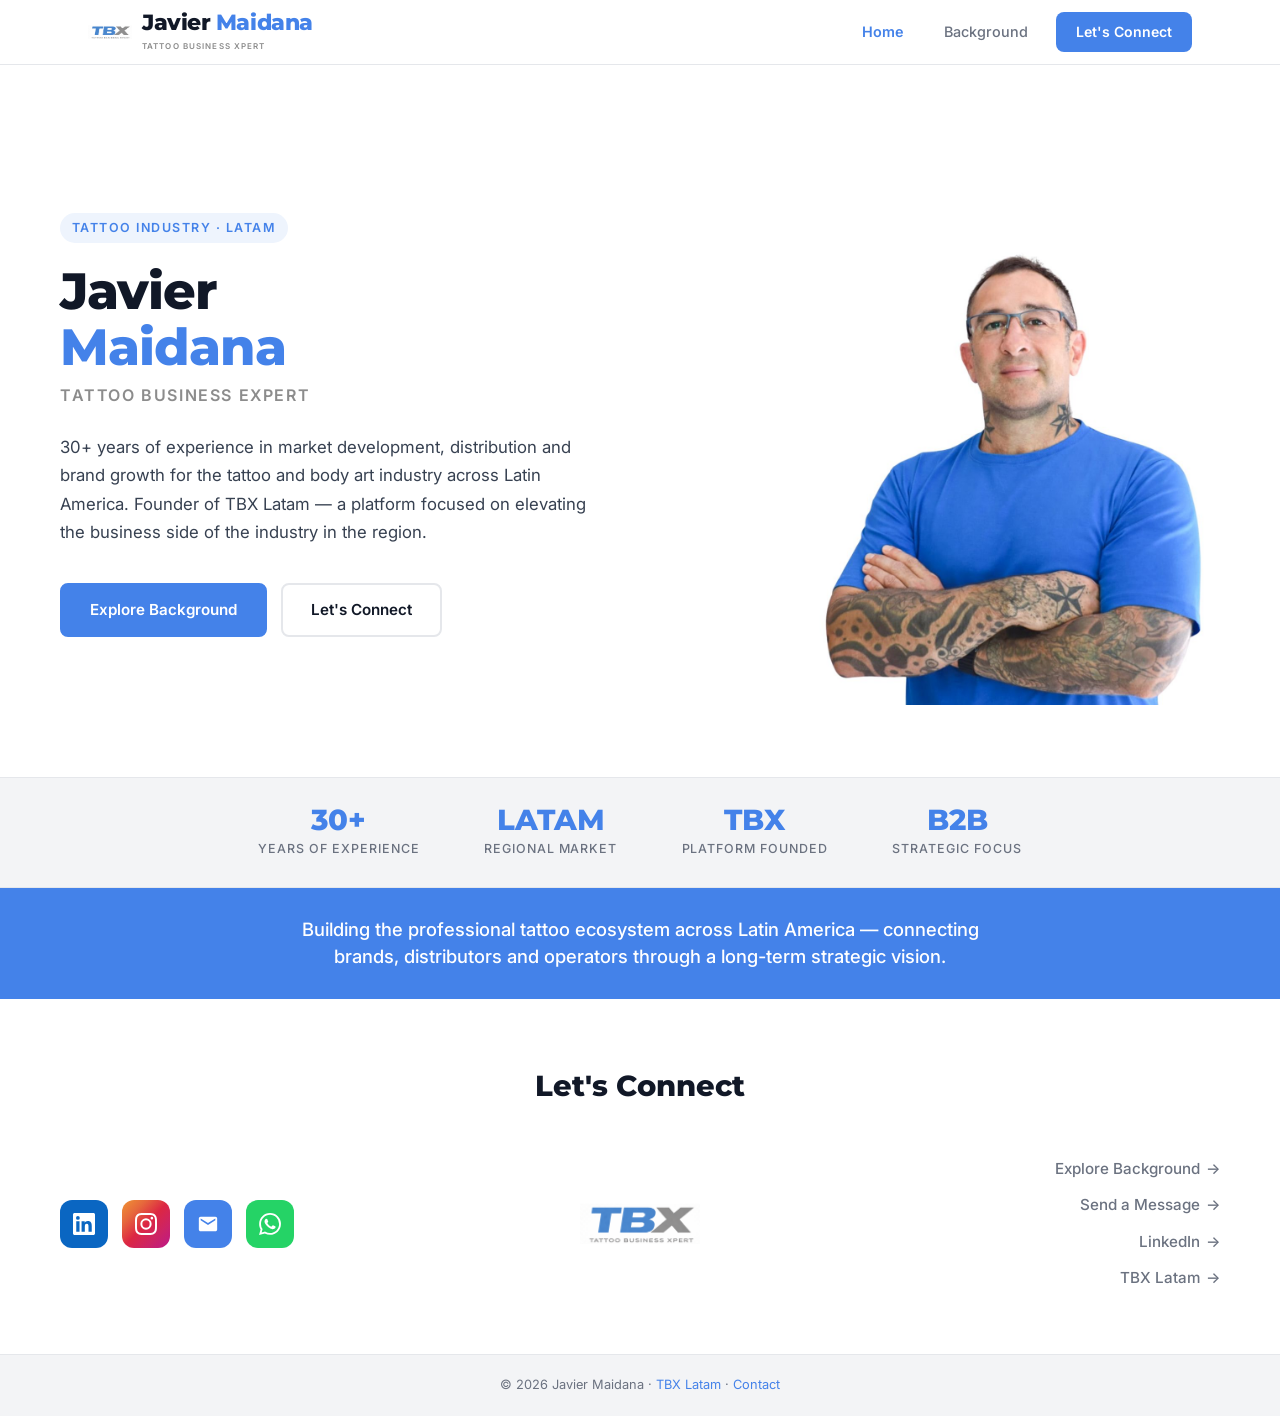
==== commit b7c27d3b: "Update index.html" ====
--- a/index.html
+++ b/index.html
@@ -2,14 +2,18 @@
 <html lang="en">
 <head>
   <meta charset="UTF-8" />
-  <meta name="viewport" content="width=device-width, initial-scale=1.0" />
-  <title>Javier Maidana — Tattoo Business Expert</title>
-  <meta name="description" content="30+ years of experience in market development, distribution and brand growth for the tattoo and body art industry across Latin America." />
-
-  <link rel="preconnect" href="https://fonts.googleapis.com" />
-  <link rel="preconnect" href="https://fonts.gstatic.com" crossorigin />
-  <link href="https://fonts.googleapis.com/css2?family=Montserrat:wght@800&family=Inter:wght@400;500;600&display=swap" rel="stylesheet" />
-  <link rel="stylesheet" href="assets/shared.css" />
+<meta name="viewport" content="width=device-width, initial-scale=1.0" />
+
+<title>Javier Maidana — Tattoo Business Xpert</title>
+<meta name="description" content="30+ years of experience in market development, distribution and brand growth for the tattoo and body art industry across Latin America." />
+
+<link rel="icon" type="image/png" href="assets/favicon.png" />
+
+<link rel="preconnect" href="https://fonts.googleapis.com" />
+<link rel="preconnect" href="https://fonts.gstatic.com" crossorigin />
+<link href="https://fonts.googleapis.com/css2?family=Montserrat:wght@800&family=Inter:wght@400;500;600&display=swap" rel="stylesheet" />
+
+<link rel="stylesheet" href="assets/shared.css" />
 
   <style>
     .hero {
@@ -209,7 +213,7 @@
         <img src="assets/tbx-logo-flat.png" width="44" height="36" alt="TBX Logo" style="border-radius:6px;object-fit:contain;" />
         <div>
           <span class="nav-logo-text">Javier <span>Maidana</span></span>
-          <span class="nav-logo-sub">Tattoo Business Expert</span>
+          <span class="nav-logo-sub">Tattoo Business Xpert</span>
         </div>
       </a>
 
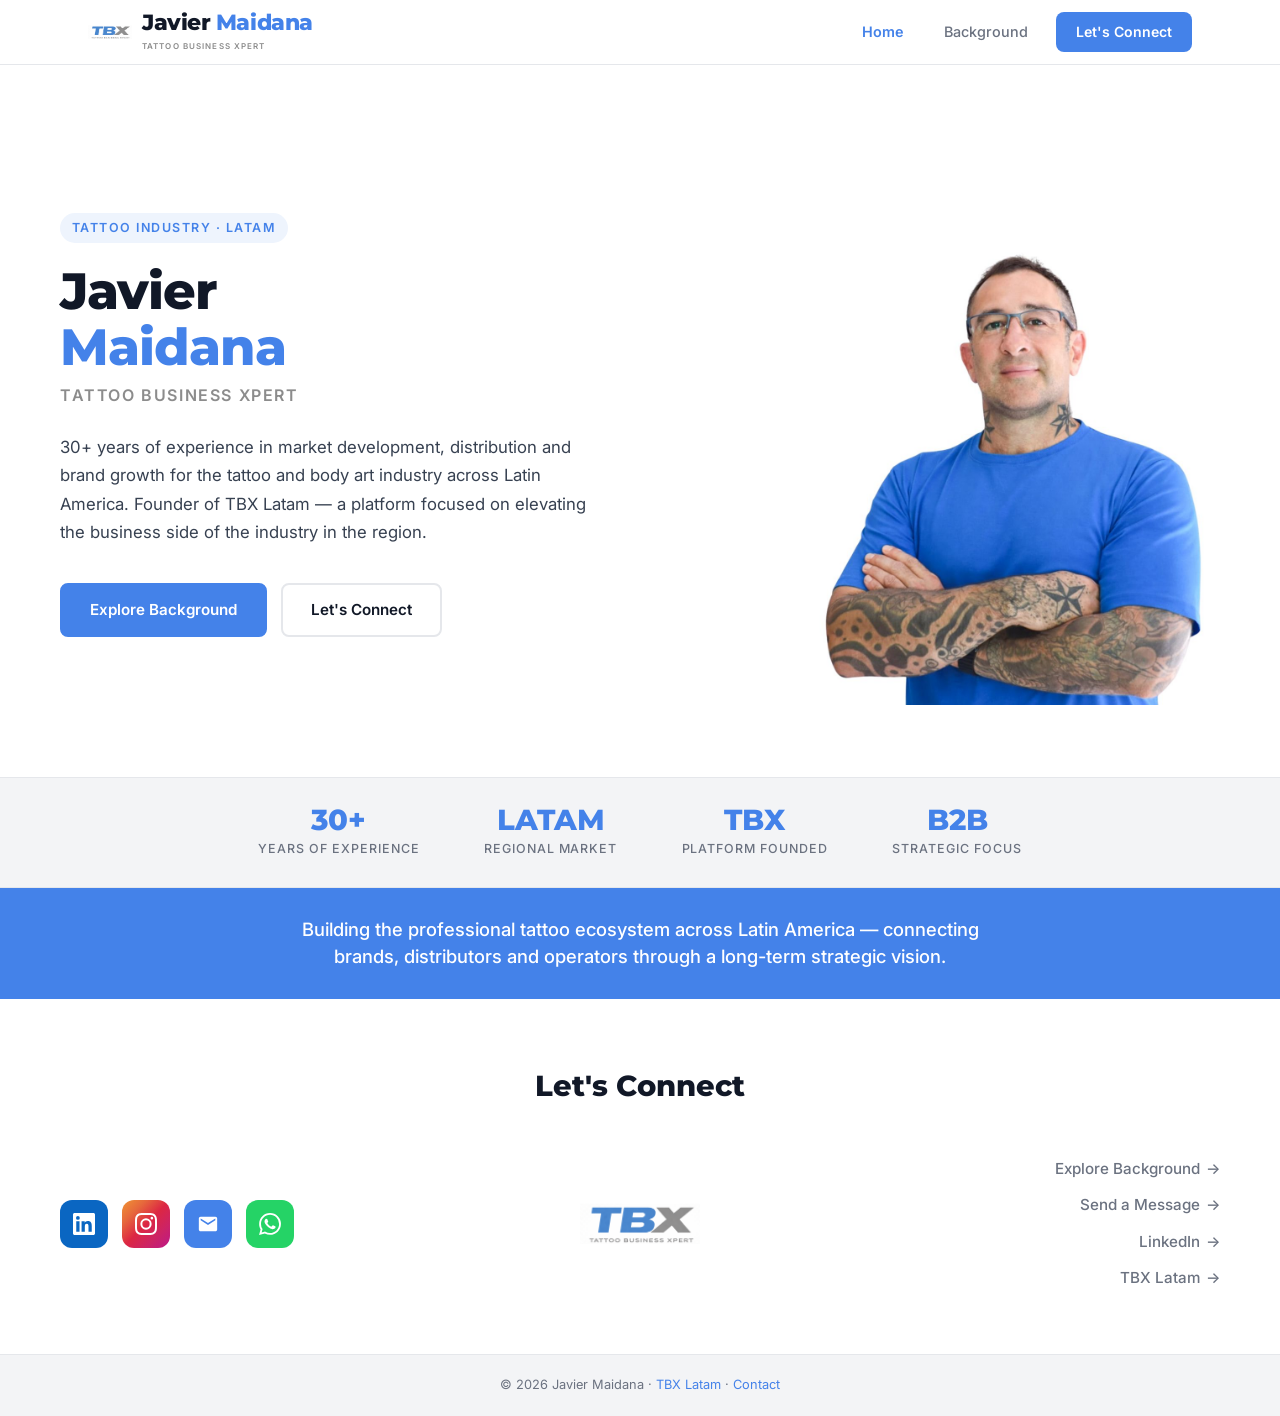
==== commit a3696945: "Update index.html" ====
--- a/index.html
+++ b/index.html
@@ -230,7 +230,7 @@
       <div class="hero-content">
         <span class="hero-tag">Tattoo Industry · LATAM</span>
         <h1 class="hero-title">Javier<br /><span class="accent">Maidana</span></h1>
-        <p class="hero-subtitle">Tattoo Business Expert</p>
+        <p class="hero-subtitle">Tattoo Business Xpert</p>
         <p class="hero-desc">
           30+ years of experience in market development, distribution and brand growth for the tattoo and body art industry across Latin America. Founder of TBX Latam — a platform focused on elevating the business side of the industry in the region.
         </p>
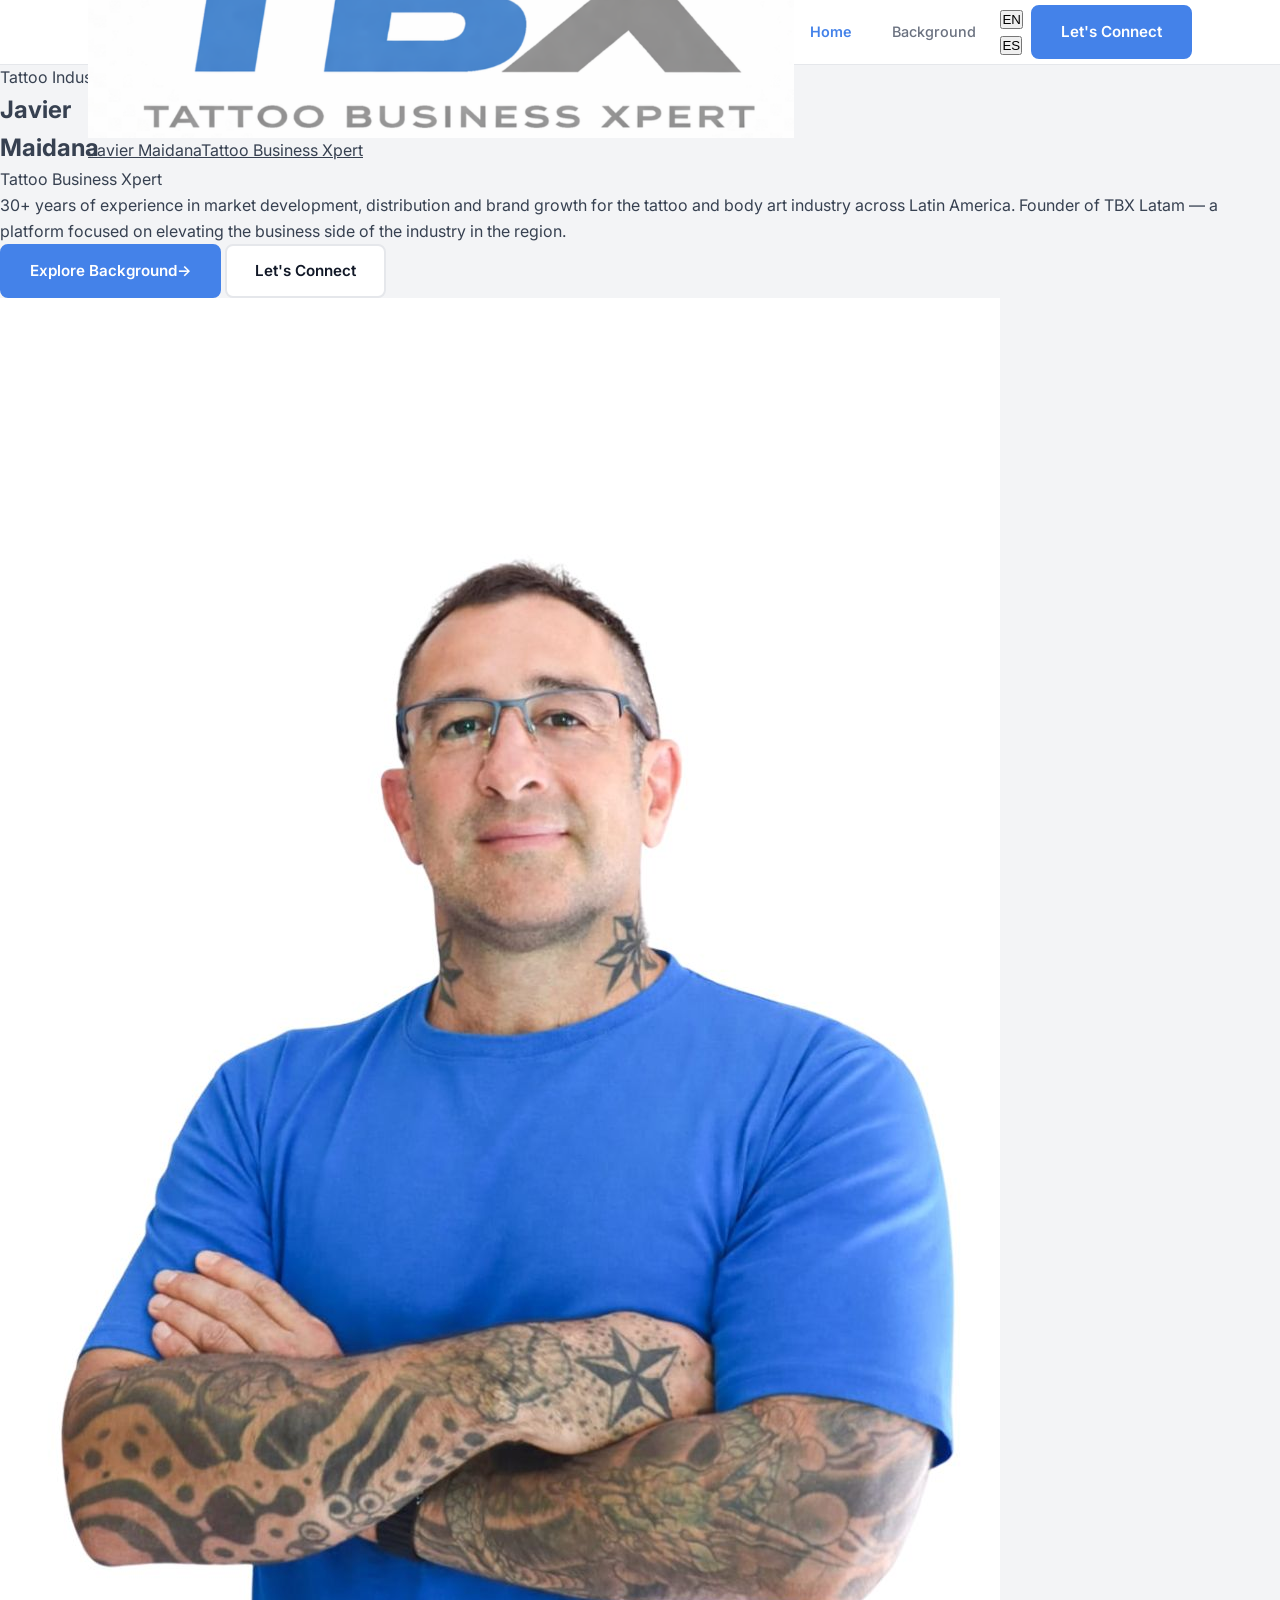
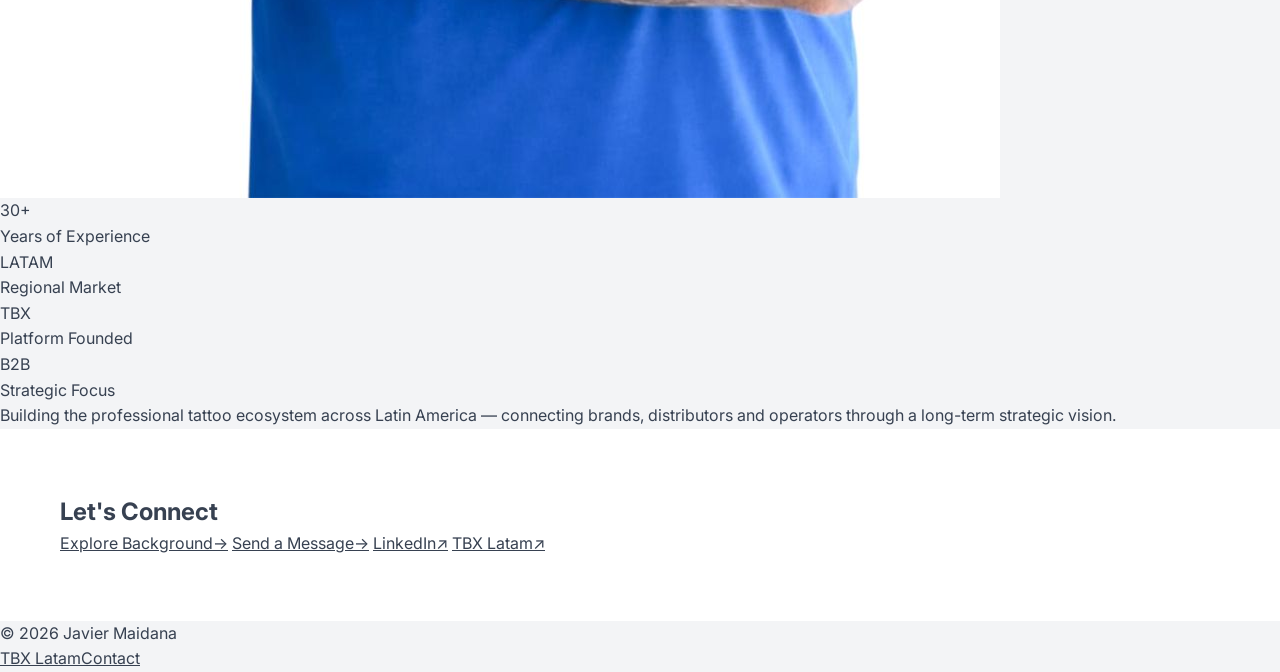
==== commit bb778900: "Refactor index.html structure and update navigation" ====
--- a/index.html
+++ b/index.html
@@ -1,325 +1,86 @@
 <!DOCTYPE html>
 <html lang="en">
 <head>
-  <meta charset="UTF-8" />
+<meta charset="UTF-8" />
 <meta name="viewport" content="width=device-width, initial-scale=1.0" />
-
 <title>Javier Maidana — Tattoo Business Xpert</title>
 <meta name="description" content="30+ years of experience in market development, distribution and brand growth for the tattoo and body art industry across Latin America." />
-
 <link rel="icon" type="image/png" href="assets/favicon.png" />
-
 <link rel="preconnect" href="https://fonts.googleapis.com" />
 <link rel="preconnect" href="https://fonts.gstatic.com" crossorigin />
 <link href="https://fonts.googleapis.com/css2?family=Montserrat:wght@800&family=Inter:wght@400;500;600&display=swap" rel="stylesheet" />
-
 <link rel="stylesheet" href="assets/shared.css" />
-
-  <style>
-    .hero {
-      background: var(--white);
-      padding: 80px 60px 72px;
-    }
-
-    .hero-inner {
-      max-width: var(--max-w);
-      margin: 0 auto;
-      display: grid;
-      grid-template-columns: 1fr 420px;
-      gap: 64px;
-      align-items: center;
-    }
-
-    .hero-tag {
-      display: inline-block;
-      font-family: var(--font-body);
-      font-size: 0.78rem;
-      font-weight: 600;
-      letter-spacing: 0.12em;
-      text-transform: uppercase;
-      color: var(--blue);
-      background: var(--blue-bg);
-      padding: 5px 12px;
-      border-radius: 20px;
-      margin-bottom: 20px;
-    }
-
-    .hero-title {
-      font-family: var(--font-head);
-      font-size: clamp(2.2rem, 4vw, 3.2rem);
-      font-weight: 800;
-      color: var(--text-dark);
-      line-height: 1.1;
-      letter-spacing: -0.02em;
-      margin-bottom: 8px;
-    }
-
-    .hero-title .accent {
-      color: var(--blue);
-    }
-
-    .hero-subtitle {
-      font-family: var(--font-body);
-      font-size: clamp(0.9rem, 1.5vw, 1rem);
-      font-weight: 600;
-      color: var(--grey);
-      letter-spacing: 0.1em;
-      text-transform: uppercase;
-      margin-bottom: 24px;
-    }
-
-    .hero-desc {
-      font-family: var(--font-body);
-      font-size: 1.05rem;
-      color: var(--text-mid);
-      line-height: 1.7;
-      max-width: 540px;
-      margin-bottom: 36px;
-    }
-
-    .hero-buttons {
-      display: flex;
-      gap: 14px;
-      flex-wrap: wrap;
-    }
-
-    .hero-photo-wrap {
-      position: relative;
-    }
-
-    .hero-photo {
-      width: 100%;
-      aspect-ratio: 3 / 4;
-      object-fit: cover;
-      object-position: top center;
-      border-radius: var(--radius-lg);
-      display: block;
-    }
-
-    .hero-photo-placeholder {
-      width: 100%;
-      aspect-ratio: 3 / 4;
-      border-radius: var(--radius-lg);
-      background: var(--blue-bg);
-      display: flex;
-      flex-direction: column;
-      align-items: center;
-      justify-content: center;
-      gap: 12px;
-      color: var(--blue);
-      font-family: var(--font-body);
-      font-size: 0.9rem;
-      font-weight: 500;
-      text-align: center;
-      padding: 24px;
-    }
-
-    .stats {
-      background: var(--bg);
-      border-top: 1px solid var(--border);
-      border-bottom: 1px solid var(--border);
-      padding: 28px 60px;
-    }
-
-    .stats-inner {
-      max-width: var(--max-w);
-      margin: 0 auto;
-      display: flex;
-      justify-content: center;
-      gap: 64px;
-      flex-wrap: wrap;
-    }
-
-    .stat {
-      text-align: center;
-    }
-
-    .stat-num {
-      font-family: var(--font-head);
-      font-size: 1.8rem;
-      font-weight: 800;
-      color: var(--blue);
-      line-height: 1;
-    }
-
-    .stat-label {
-      font-family: var(--font-body);
-      font-size: 0.78rem;
-      font-weight: 500;
-      color: var(--text-light);
-      text-transform: uppercase;
-      letter-spacing: 0.08em;
-      margin-top: 4px;
-    }
-
-    @media (max-width: 900px) {
-      .hero {
-        padding: 56px 32px 48px;
-      }
-
-      .hero-inner {
-        grid-template-columns: 1fr;
-        gap: 40px;
-      }
-
-      .hero-photo-wrap {
-        max-width: 360px;
-        margin: 0 auto;
-      }
-
-      .stats {
-        padding: 24px 32px;
-      }
-
-      .stats-inner {
-        gap: 32px;
-      }
-    }
-
-    @media (max-width: 640px) {
-      .hero {
-        padding: 40px 20px;
-      }
-
-      .hero-photo-wrap {
-        max-width: 100%;
-      }
-
-      .hero-buttons {
-        flex-direction: column;
-      }
-
-      .hero-buttons .btn {
-        width: 100%;
-        justify-content: center;
-      }
-
-      .stats {
-        padding: 20px 16px;
-      }
-
-      .stats-inner {
-        gap: 20px;
-        justify-content: center;
-      }
-    }
-  </style>
+<script src="assets/i18n.js"></script>
 </head>
 <body>
+<nav class="nav">
+  <div class="wrap nav-inner">
+    <a class="brand" href="index.html" aria-label="Javier Maidana">
+      <img src="assets/tbx-logo-flat.png" alt="TBX" />
+      <span class="brand-rule"></span>
+      <span class="brand-text"><span class="brand-name">Javier <span class="accent">Maidana</span></span><span class="brand-sub">Tattoo Business Xpert</span></span>
+    </a>
+    <div class="nav-links">
+      <a href="index.html" class="nav-link active" data-i18n="nav.home">Home</a>
+      <a href="about.html" class="nav-link" data-i18n="nav.about">Background</a>
+      <div class="lang"><button type="button" data-lang="en">EN</button><button type="button" data-lang="es">ES</button></div>
+      <a href="contact.html" class="btn btn-primary btn-sm" data-i18n="nav.connect">Let's Connect</a>
+    </div>
+  </div>
+</nav>
 
-  <nav class="nav">
-    <div class="nav-inner">
-      <a class="nav-logo" href="index.html" aria-label="Javier Maidana">
-        <img src="assets/tbx-logo-flat.png" width="44" height="36" alt="TBX Logo" style="border-radius:6px;object-fit:contain;" />
-        <div>
-          <span class="nav-logo-text">Javier <span>Maidana</span></span>
-          <span class="nav-logo-sub">Tattoo Business Xpert</span>
-        </div>
-      </a>
+<section class="wrap hero">
+  <div class="hero-copy">
+    <span class="tag" data-i18n="home.tag">Tattoo Industry · LATAM</span>
+    <h1 class="display">Javier<br /><span class="accent">Maidana</span></h1>
+    <p class="subtitle" data-i18n="home.subtitle">Tattoo Business Xpert</p>
+    <p class="lead" data-i18n="home.desc">30+ years of experience in market development, distribution and brand growth for the tattoo and body art industry across Latin America. Founder of TBX Latam — a platform focused on elevating the business side of the industry in the region.</p>
+    <div class="actions">
+      <a href="about.html" class="btn btn-primary"><span data-i18n="home.btnAbout">Explore Background</span> <span>→</span></a>
+      <a href="contact.html" class="btn btn-secondary" data-i18n="home.btnConnect">Let's Connect</a>
+    </div>
+  </div>
+  <div class="photo-frame"><img src="assets/javier-photo.jpg" alt="Javier Maidana — Tattoo Business Xpert" /></div>
+</section>
 
-      <div class="nav-links">
-        <a href="index.html" class="nav-link active">Home</a>
-        <a href="about.html" class="nav-link">Background</a>
-        <a href="contact.html" class="nav-cta">Let's Connect</a>
+<section class="stats">
+  <div class="wrap">
+    <div class="stat"><div class="stat-num">30+</div><div class="stat-label" data-i18n="home.stats.0.l">Years of Experience</div></div>
+    <div class="stat"><div class="stat-num">LATAM</div><div class="stat-label" data-i18n="home.stats.1.l">Regional Market</div></div>
+    <div class="stat"><div class="stat-num">TBX</div><div class="stat-label" data-i18n="home.stats.2.l">Platform Founded</div></div>
+    <div class="stat"><div class="stat-num">B2B</div><div class="stat-label" data-i18n="home.stats.3.l">Strategic Focus</div></div>
+  </div>
+</section>
+
+<section class="statement">
+  <div class="wrap"><p data-i18n="home.banner">Building the professional tattoo ecosystem across Latin America — connecting brands, distributors and operators through a long-term strategic vision.</p></div>
+</section>
+
+<section class="connect">
+  <div class="wrap">
+    <div>
+      <h2 data-i18n="connect.heading">Let's Connect</h2>
+      <div class="socials">
+        <a class="social bg-li" href="http://www.linkedin.com/in/tattoobusinessxpert" target="_blank" rel="noopener" aria-label="LinkedIn"><span class="ico i-li"></span></a>
+        <a class="social bg-ig" href="https://www.instagram.com/tattoobusinessxpert/" target="_blank" rel="noopener" aria-label="Instagram"><span class="ico i-ig"></span></a>
+        <a class="social bg-mail" href="mailto:contacto@javiermaidana.com" aria-label="Email"><span class="ico i-mail"></span></a>
+        <a class="social bg-wa" href="https://api.whatsapp.com/send?phone=541169666353&amp;text=Hi%20Javier" target="_blank" rel="noopener" aria-label="WhatsApp"><span class="ico i-wa"></span></a>
       </div>
     </div>
-  </nav>
-
-  <section class="hero">
-    <div class="hero-inner">
-      <div class="hero-content">
-        <span class="hero-tag">Tattoo Industry · LATAM</span>
-        <h1 class="hero-title">Javier<br /><span class="accent">Maidana</span></h1>
-        <p class="hero-subtitle">Tattoo Business Xpert</p>
-        <p class="hero-desc">
-          30+ years of experience in market development, distribution and brand growth for the tattoo and body art industry across Latin America. Founder of TBX Latam — a platform focused on elevating the business side of the industry in the region.
-        </p>
-
-        <div class="hero-buttons">
-          <a href="about.html" class="btn btn-primary">Explore Background</a>
-          <a href="contact.html" class="btn btn-secondary">Let's Connect</a>
-        </div>
-      </div>
-
-      <div class="hero-photo-wrap">
-        <img src="assets/javier-photo.jpg" alt="Javier Maidana — Tattoo Business Expert" class="hero-photo" onerror="this.style.display='none'; this.nextElementSibling.style.display='flex';" />
-        <div class="hero-photo-placeholder" style="display:none;">
-          <svg viewBox="0 0 24 24" fill="none" stroke="currentColor" stroke-width="1.5" width="36" height="36">
-            <path d="M20 21v-2a4 4 0 0 0-4-4H8a4 4 0 0 0-4 4v2"></path>
-            <circle cx="12" cy="7" r="4"></circle>
-          </svg>
-          <span>Upload the image as<br /><strong>assets/javier-photo.jpg</strong></span>
-        </div>
-      </div>
-    </div>
-  </section>
-
-  <div class="stats">
-    <div class="stats-inner">
-      <div class="stat">
-        <div class="stat-num">30+</div>
-        <div class="stat-label">Years of Experience</div>
-      </div>
-      <div class="stat">
-        <div class="stat-num">LATAM</div>
-        <div class="stat-label">Regional Market</div>
-      </div>
-      <div class="stat">
-        <div class="stat-num">TBX</div>
-        <div class="stat-label">Platform Founded</div>
-      </div>
-      <div class="stat">
-        <div class="stat-num">B2B</div>
-        <div class="stat-label">Strategic Focus</div>
-      </div>
+    <div class="rowlinks">
+      <a href="about.html"><span data-i18n="connect.about">Explore Background</span><span>→</span></a>
+      <a href="contact.html"><span data-i18n="connect.message">Send a Message</span><span>→</span></a>
+      <a href="http://www.linkedin.com/in/tattoobusinessxpert" target="_blank" rel="noopener">LinkedIn<span>↗</span></a>
+      <a href="https://tbxlatam.com" target="_blank" rel="noopener">TBX Latam<span>↗</span></a>
     </div>
   </div>
+</section>
 
-  <div class="banner">
-    <p>
-      Building the professional tattoo ecosystem across Latin America — connecting brands, distributors and operators through a long-term strategic vision.
-    </p>
+<footer class="footer">
+  <div class="wrap">
+    <span>© 2026 Javier Maidana</span>
+    <nav><a href="https://tbxlatam.com" target="_blank" rel="noopener">TBX Latam</a><a href="contact.html" data-i18n="footer.contact">Contact</a></nav>
   </div>
-
-  <section class="connect">
-    <h2 class="connect-heading">Let's Connect</h2>
-
-    <div class="connect-grid">
-      <div class="social-icons">
-        <a href="http://www.linkedin.com/in/tattoobusinessxpert" target="_blank" rel="noopener" class="social-icon si-linkedin" aria-label="LinkedIn">
-          <svg viewBox="0 0 24 24"><path d="M20.447 20.452h-3.554v-5.569c0-1.328-.027-3.037-1.852-3.037-1.853 0-2.136 1.445-2.136 2.939v5.667H9.351V9h3.414v1.561h.046c.477-.9 1.637-1.85 3.37-1.85 3.601 0 4.267 2.37 4.267 5.455v6.286zM5.337 7.433a2.062 2.062 0 0 1-2.063-2.065 2.064 2.064 0 1 1 2.063 2.065zm1.782 13.019H3.555V9h3.564v11.452zM22.225 0H1.771C.792 0 0 .774 0 1.729v20.542C0 23.227.792 24 1.771 24h20.451C23.2 24 24 23.227 24 22.271V1.729C24 .774 23.2 0 22.222 0h.003z"/></svg>
-        </a>
-
-        <a href="https://www.instagram.com/tattoobusinessxpert/" target="_blank" rel="noopener" class="social-icon si-instagram" aria-label="Instagram">
-          <svg viewBox="0 0 24 24"><path d="M12 2.163c3.204 0 3.584.012 4.85.07 3.252.148 4.771 1.691 4.919 4.919.058 1.265.069 1.645.069 4.849 0 3.205-.012 3.584-.069 4.849-.149 3.225-1.664 4.771-4.919 4.919-1.266.058-1.644.07-4.85.07-3.204 0-3.584-.012-4.849-.07-3.26-.149-4.771-1.699-4.919-4.92-.058-1.265-.07-1.644-.07-4.849 0-3.204.013-3.583.07-4.849.149-3.227 1.664-4.771 4.919-4.919 1.266-.057 1.645-.069 4.849-.069zM12 0C8.741 0 8.333.014 7.053.072 2.695.272.273 2.69.073 7.052.014 8.333 0 8.741 0 12c0 3.259.014 3.668.072 4.948.2 4.358 2.618 6.78 6.98 6.98C8.333 23.986 8.741 24 12 24c3.259 0 3.668-.014 4.948-.072 4.354-.2 6.782-2.618 6.979-6.98.059-1.28.073-1.689.073-4.948 0-3.259-.014-3.667-.072-4.947-.196-4.354-2.617-6.78-6.979-6.98C15.668.014 15.259 0 12 0zm0 5.838a6.162 6.162 0 1 0 0 12.324 6.162 6.162 0 0 0 0-12.324zM12 16a4 4 0 1 1 0-8 4 4 0 0 1 0 8zm6.406-11.845a1.44 1.44 0 1 0 0 2.881 1.44 1.44 0 0 0 0-2.881z"/></svg>
-        </a>
-
-        <a href="mailto:contacto@javiermaidana.com" class="social-icon si-email" aria-label="Email">
-          <svg viewBox="0 0 24 24"><path d="M20 4H4c-1.1 0-2 .9-2 2v12c0 1.1.9 2 2 2h16c1.1 0 2-.9 2-2V6c0-1.1-.9-2-2-2zm0 4-8 5-8-5V6l8 5 8-5v2z"/></svg>
-        </a>
-
-        <a href="https://api.whatsapp.com/send?phone=541169666353&text=Hi%20Javier" target="_blank" rel="noopener" class="social-icon si-whatsapp" aria-label="WhatsApp">
-          <svg viewBox="0 0 24 24"><path d="M17.472 14.382c-.297-.149-1.758-.867-2.03-.967-.273-.099-.471-.148-.67.15-.197.297-.767.966-.94 1.164-.173.199-.347.223-.644.075-.297-.15-1.255-.463-2.39-1.475-.883-.788-1.48-1.761-1.653-2.059-.173-.297-.018-.458.13-.606.134-.133.298-.347.446-.52.149-.174.198-.298.298-.497.099-.198.05-.371-.025-.52-.075-.149-.669-1.612-.916-2.207-.242-.579-.487-.5-.669-.51-.173-.008-.371-.01-.57-.01-.198 0-.52.074-.792.372-.272.297-1.04 1.016-1.04 2.479 0 1.462 1.065 2.875 1.213 3.074.149.198 2.096 3.2 5.077 4.487.709.306 1.262.489 1.694.625.712.227 1.36.195 1.871.118.571-.085 1.758-.719 2.006-1.413.248-.694.248-1.289.173-1.413-.074-.124-.272-.198-.57-.347m-5.421 7.403h-.004a9.87 9.87 0 0 1-5.031-1.378l-.361-.214-3.741.982.998-3.648-.235-.374a9.86 9.86 0 0 1-1.51-5.26c.001-5.45 4.436-9.884 9.888-9.884 2.64 0 5.122 1.03 6.988 2.898a9.825 9.825 0 0 1 2.893 6.994c-.003 5.45-4.437 9.884-9.885 9.884m8.413-18.297A11.815 11.815 0 0 0 12.05 0C5.495 0 .16 5.335.157 11.892c0 2.096.547 4.142 1.588 5.945L.057 24l6.305-1.654a11.882 11.882 0 0 0 5.683 1.448h.005c6.554 0 11.89-5.335 11.893-11.893a11.821 11.821 0 0 0-3.48-8.413z"/></svg>
-        </a>
-      </div>
-
-      <a href="https://tbxlatam.com" target="_blank" rel="noopener" class="tbx-logo-link" aria-label="TBX Latam">
-        <img src="assets/tbx-logo-flat.png" width="120" alt="TBX Latam" />
-      </a>
-
-      <div class="connect-links">
-        <a href="about.html" class="with-arrow">Explore Background</a>
-        <a href="contact.html" class="with-arrow">Send a Message</a>
-        <a href="http://www.linkedin.com/in/tattoobusinessxpert" target="_blank" rel="noopener" class="with-arrow">LinkedIn</a>
-        <a href="https://tbxlatam.com" target="_blank" rel="noopener" class="with-arrow">TBX Latam</a>
-      </div>
-    </div>
-  </section>
-
-  <footer class="page-footer">
-    <p>© 2026 Javier Maidana · <a href="https://tbxlatam.com" target="_blank" rel="noopener">TBX Latam</a> · <a href="contact.html">Contact</a></p>
-  </footer>
-
+</footer>
 </body>
 </html>
-
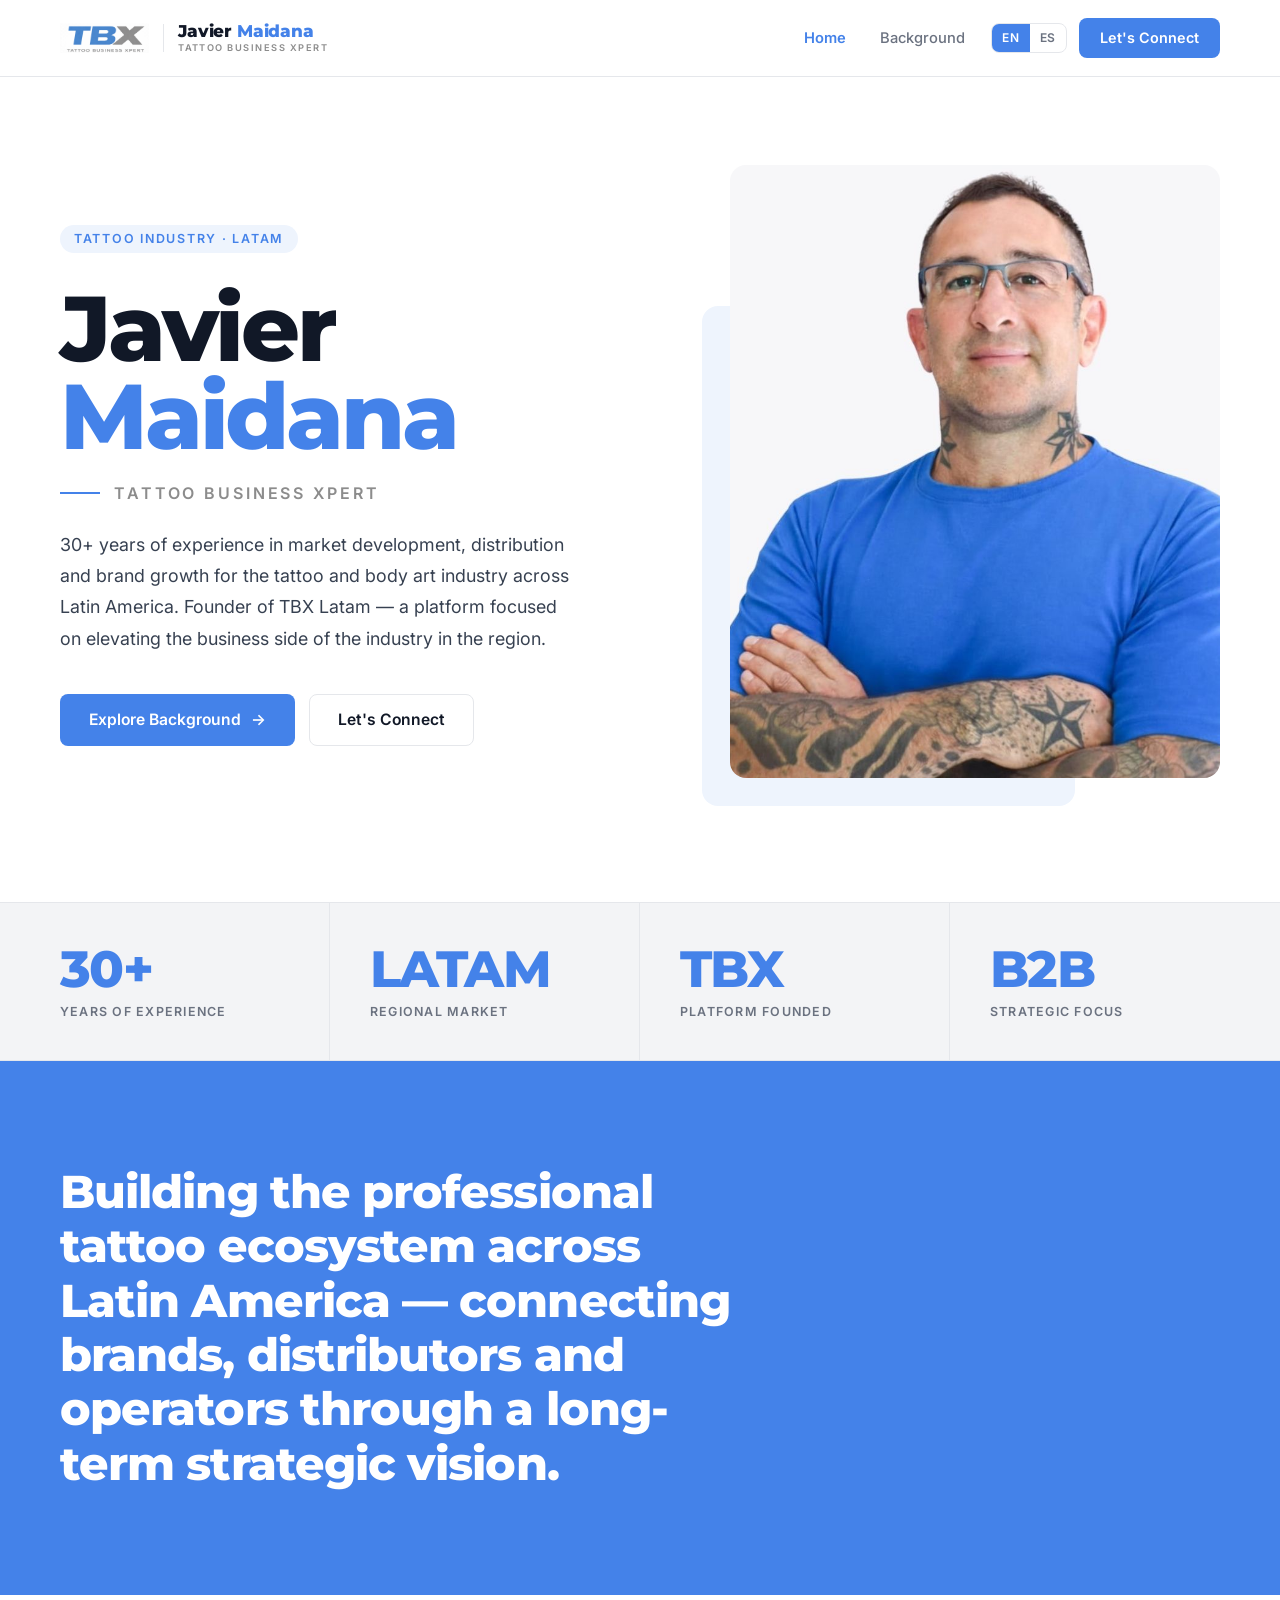
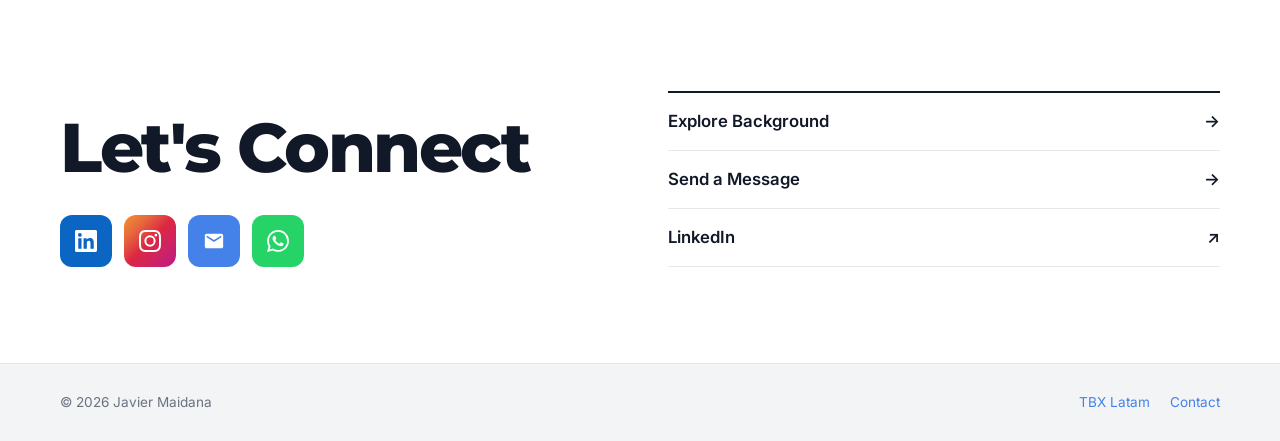
==== commit 27edd61d: "Update LinkedIn link and remove TBX Latam button; clean up duplicate upload files" ====
--- a/index.html
+++ b/index.html
@@ -61,7 +61,7 @@
     <div>
       <h2 data-i18n="connect.heading">Let's Connect</h2>
       <div class="socials">
-        <a class="social bg-li" href="http://www.linkedin.com/in/tattoobusinessxpert" target="_blank" rel="noopener" aria-label="LinkedIn"><span class="ico i-li"></span></a>
+        <a class="social bg-li" href="https://www.linkedin.com/in/javiermaidanatbx/" target="_blank" rel="noopener" aria-label="LinkedIn"><span class="ico i-li"></span></a>
         <a class="social bg-ig" href="https://www.instagram.com/tattoobusinessxpert/" target="_blank" rel="noopener" aria-label="Instagram"><span class="ico i-ig"></span></a>
         <a class="social bg-mail" href="mailto:contacto@javiermaidana.com" aria-label="Email"><span class="ico i-mail"></span></a>
         <a class="social bg-wa" href="https://api.whatsapp.com/send?phone=541169666353&amp;text=Hi%20Javier" target="_blank" rel="noopener" aria-label="WhatsApp"><span class="ico i-wa"></span></a>
@@ -70,8 +70,7 @@
     <div class="rowlinks">
       <a href="about.html"><span data-i18n="connect.about">Explore Background</span><span>→</span></a>
       <a href="contact.html"><span data-i18n="connect.message">Send a Message</span><span>→</span></a>
-      <a href="http://www.linkedin.com/in/tattoobusinessxpert" target="_blank" rel="noopener">LinkedIn<span>↗</span></a>
-      <a href="https://tbxlatam.com" target="_blank" rel="noopener">TBX Latam<span>↗</span></a>
+      <a href="https://www.linkedin.com/in/javiermaidanatbx/" target="_blank" rel="noopener">LinkedIn<span>↗</span></a>
     </div>
   </div>
 </section>
--- a/assets/shared.css
+++ b/assets/shared.css
@@ -1,69 +1,151 @@
-/* ═══════════════════════════════════════════════════════════════
-   javiermaidana.com — Shared Stylesheet
-   Brand Kit: Blue #4482E9 · Grey #8C8C8C
-   Fonts: Montserrat ExtraBold (headings) · Inter SemiBold (body)
-   ═══════════════════════════════════════════════════════════════ */
-
-:root {
-  --blue:         #4482E9;
-  --blue-dark:    #2D6DD4;
-  --blue-bg:      #EEF4FD;
-  --grey:         #8C8C8C;
-  --bg:           #F3F4F6;
-  --white:        #FFFFFF;
-  --text-dark:    #111827;
-  --text-mid:     #374151;
-  --text-light:   #6B7280;
-  --border:       #E5E7EB;
-  --font-head:    'Montserrat', system-ui, sans-serif;
-  --font-body:    'Inter', system-ui, sans-serif;
-  --max-w:        1200px;
-  --radius:       8px;
-  --radius-lg:    16px;
+/* javiermaidana.com — v2 (Editorial). TBX Design System: Blue #4482E9 · Grey #8C8C8C · Montserrat 800 + Inter */
+:root{--blue:#4482E9;--blue-dark:#2D6DD4;--blue-bg:#EEF4FD;--grey:#8C8C8C;--bg:#F3F4F6;--white:#FFFFFF;--text-dark:#111827;--text-mid:#374151;--text-light:#6B7280;--border:#E5E7EB;--wa:#25D366;--li:#0A66C2;--font-head:'Montserrat',system-ui,sans-serif;--font-body:'Inter',system-ui,sans-serif;--max-w:1240px;--radius:8px;--radius-lg:16px}
+*,*::before,*::after{box-sizing:border-box;margin:0;padding:0}
+html{scroll-behavior:smooth}
+body{font-family:var(--font-body);background:var(--white);color:var(--text-mid);line-height:1.6;-webkit-font-smoothing:antialiased}
+img{display:block;max-width:100%}
+a{color:var(--blue);text-decoration:none}
+a:hover{color:var(--blue-dark)}
+:focus-visible{outline:2px solid var(--blue);outline-offset:2px}
+h1,h2,h3{font-family:var(--font-head);font-weight:800;color:var(--text-dark);letter-spacing:-.02em;text-wrap:balance}
+.accent{color:var(--blue)}
+.wrap{max-width:var(--max-w);margin:0 auto;padding-left:40px;padding-right:40px}
+.nav{position:sticky;top:0;z-index:50;background:rgba(255,255,255,.94);backdrop-filter:blur(8px);-webkit-backdrop-filter:blur(8px);border-bottom:1px solid var(--border)}
+.nav-inner{height:76px;display:flex;align-items:center;justify-content:space-between;gap:24px}
+.brand{display:flex;align-items:center;gap:14px}
+.brand img{height:30px;width:auto}
+.brand-rule{width:1px;height:28px;background:var(--border)}
+.brand-text{display:flex;flex-direction:column;gap:3px}
+.brand-name{font:800 1.05rem/1 var(--font-head);letter-spacing:-.01em;color:var(--text-dark)}
+.brand-sub{font:600 .58rem/1 var(--font-body);letter-spacing:.16em;text-transform:uppercase;color:var(--grey)}
+.nav-links{display:flex;align-items:center;gap:6px}
+.nav-link{font:500 .92rem/1 var(--font-body);color:var(--text-light);padding:10px 14px;border-radius:var(--radius);transition:all .15s ease}
+.nav-link:hover{background:var(--blue-bg);color:var(--blue)}
+.nav-link.active{color:var(--blue);font-weight:600}
+.lang{display:flex;border:1px solid var(--border);border-radius:var(--radius);overflow:hidden;margin:0 6px}
+.lang button{font:600 .75rem/1 var(--font-body);letter-spacing:.06em;padding:8px 10px;border:0;cursor:pointer;background:transparent;color:var(--text-light)}
+.lang button.on{background:var(--blue);color:var(--white)}
+.btn{display:inline-flex;align-items:center;gap:10px;font:600 .98rem/1 var(--font-body);padding:17px 28px;border-radius:var(--radius);border:1.5px solid transparent;cursor:pointer;transition:all .18s ease;white-space:nowrap}
+.btn-primary{background:var(--blue);color:var(--white)}
+.btn-primary:hover{background:var(--blue-dark);color:var(--white);transform:translateY(-1px);box-shadow:0 6px 20px rgba(68,130,233,.3)}
+.btn-secondary{background:var(--white);color:var(--text-dark);border-color:var(--border)}
+.btn-secondary:hover{border-color:var(--blue);color:var(--blue)}
+.btn-white{background:var(--white);color:var(--text-dark)}
+.btn-white:hover{background:var(--blue-bg);color:var(--text-dark)}
+.btn-sm{font-size:.9rem;padding:12px 20px}
+.btn-wa{background:var(--wa);color:var(--white);width:100%;padding:15px 20px;font-size:.95rem}
+.btn-wa:hover{background:#1EBE5A;color:var(--white)}
+.btn:disabled{opacity:.6;pointer-events:none}
+.ico{display:inline-block;width:22px;height:22px;background:var(--white);-webkit-mask:var(--i) center/contain no-repeat;mask:var(--i) center/contain no-repeat;flex-shrink:0}
+.ico-sm{width:18px;height:18px}
+.i-li{--i:url("data:image/svg+xml,%3Csvg xmlns='http://www.w3.org/2000/svg' viewBox='0 0 24 24'%3E%3Cpath d='M20.447 20.452h-3.554v-5.569c0-1.328-.027-3.037-1.852-3.037-1.853 0-2.136 1.445-2.136 2.939v5.667H9.351V9h3.414v1.561h.046c.477-.9 1.637-1.85 3.37-1.85 3.601 0 4.267 2.37 4.267 5.455v6.286zM5.337 7.433a2.062 2.062 0 01-2.063-2.065 2.064 2.064 0 112.063 2.065zm1.782 13.019H3.555V9h3.564v11.452zM22.225 0H1.771C.792 0 0 .774 0 1.729v20.542C0 23.227.792 24 1.771 24h20.451C23.2 24 24 23.227 24 22.271V1.729C24 .774 23.2 0 22.222 0h.003z'/%3E%3C/svg%3E")}.i-ig{--i:url("data:image/svg+xml,%3Csvg xmlns='http://www.w3.org/2000/svg' viewBox='0 0 24 24'%3E%3Cpath d='M12 2.163c3.204 0 3.584.012 4.85.07 3.252.148 4.771 1.691 4.919 4.919.058 1.265.069 1.645.069 4.849 0 3.205-.012 3.584-.069 4.849-.149 3.225-1.664 4.771-4.919 4.919-1.266.058-1.644.07-4.85.07-3.204 0-3.584-.012-4.849-.07-3.26-.149-4.771-1.699-4.919-4.92-.058-1.265-.07-1.644-.07-4.849 0-3.204.013-3.583.07-4.849.149-3.227 1.664-4.771 4.919-4.919 1.266-.057 1.645-.069 4.849-.069zm0-2.163c-3.259 0-3.667.014-4.947.072-4.358.2-6.78 2.618-6.98 6.98-.059 1.281-.073 1.689-.073 4.948 0 3.259.014 3.668.072 4.948.2 4.358 2.618 6.78 6.98 6.98 1.281.058 1.689.072 4.948.072 3.259 0 3.668-.014 4.948-.072 4.354-.2 6.782-2.618 6.979-6.98.059-1.28.073-1.689.073-4.948 0-3.259-.014-3.667-.072-4.947-.196-4.354-2.617-6.78-6.979-6.98-1.281-.059-1.69-.073-4.949-.073zm0 5.838a6.162 6.162 0 100 12.324 6.162 6.162 0 000-12.324zM12 16a4 4 0 110-8 4 4 0 010 8zm6.406-11.845a1.44 1.44 0 100 2.881 1.44 1.44 0 000-2.881z'/%3E%3C/svg%3E")}.i-mail{--i:url("data:image/svg+xml,%3Csvg xmlns='http://www.w3.org/2000/svg' viewBox='0 0 24 24'%3E%3Cpath d='M20 4H4c-1.1 0-2 .9-2 2v12c0 1.1.9 2 2 2h16c1.1 0 2-.9 2-2V6c0-1.1-.9-2-2-2zm0 4l-8 5-8-5V6l8 5 8-5v2z'/%3E%3C/svg%3E")}.i-wa{--i:url("data:image/svg+xml,%3Csvg xmlns='http://www.w3.org/2000/svg' viewBox='0 0 24 24'%3E%3Cpath d='M17.472 14.382c-.297-.149-1.758-.867-2.03-.967-.273-.099-.471-.148-.67.15-.197.297-.767.966-.94 1.164-.173.199-.347.223-.644.075-.297-.15-1.255-.463-2.39-1.475-.883-.788-1.48-1.761-1.653-2.059-.173-.297-.018-.458.13-.606.134-.133.298-.347.446-.52.149-.174.198-.298.298-.497.099-.198.05-.371-.025-.52-.075-.149-.669-1.612-.916-2.207-.242-.579-.487-.5-.669-.51a12.8 12.8 0 00-.57-.01c-.198 0-.52.074-.792.372-.272.297-1.04 1.016-1.04 2.479 0 1.462 1.065 2.875 1.213 3.074.149.198 2.096 3.2 5.077 4.487.709.306 1.262.489 1.694.625.712.227 1.36.195 1.871.118.571-.085 1.758-.719 2.006-1.413.248-.694.248-1.289.173-1.413-.074-.124-.272-.198-.57-.347m-5.421 7.403h-.004a9.87 9.87 0 01-5.031-1.378l-.361-.214-3.741.982.998-3.648-.235-.374a9.86 9.86 0 01-1.51-5.26c.001-5.45 4.436-9.884 9.888-9.884 2.64 0 5.122 1.03 6.988 2.898a9.825 9.825 0 012.893 6.994c-.003 5.45-4.437 9.884-9.885 9.884m8.413-18.297A11.815 11.815 0 0012.05 0C5.495 0 .16 5.335.157 11.892c0 2.096.547 4.142 1.588 5.945L.057 24l6.305-1.654a11.882 11.882 0 005.683 1.448h.005c6.554 0 11.89-5.335 11.893-11.893a11.821 11.821 0 00-3.48-8.413z'/%3E%3C/svg%3E")}
+.tag{display:inline-block;font:600 .78rem/1 var(--font-body);letter-spacing:.14em;text-transform:uppercase;color:var(--blue);background:var(--blue-bg);padding:8px 14px;border-radius:20px}
+.label{font:600 .78rem/1.4 var(--font-body);letter-spacing:.14em;text-transform:uppercase;color:var(--blue)}
+.crumb{display:flex;gap:8px;font:500 .82rem/1 var(--font-body);color:var(--text-light);margin-bottom:28px}
+.h2{font-size:clamp(1.7rem,3vw,2.4rem);line-height:1.12}
+.prose{display:flex;flex-direction:column;gap:18px;max-width:720px}
+.prose p{font-size:1.06rem;line-height:1.8}
+.hero{padding-top:88px;padding-bottom:96px;display:grid;grid-template-columns:1.1fr 1fr;gap:72px;align-items:center}
+.hero-copy{display:flex;flex-direction:column;align-items:flex-start}
+.hero-copy .tag{margin-bottom:32px}
+.display{font-size:clamp(3.4rem,7.2vw,6.6rem);line-height:.95;letter-spacing:-.035em;margin-bottom:24px}
+.subtitle{font:600 1rem/1 var(--font-body);letter-spacing:.18em;text-transform:uppercase;color:var(--grey);margin-bottom:28px;display:flex;align-items:center;gap:14px}
+.subtitle::before{content:"";width:40px;height:2px;background:var(--blue)}
+.lead{font-size:1.12rem;line-height:1.75;max-width:520px;text-wrap:pretty}
+.hero-copy .lead{margin-bottom:40px}
+.actions{display:flex;gap:14px;flex-wrap:wrap}
+.photo-frame{position:relative;padding:0 0 28px 28px}
+.photo-frame::before{content:"";position:absolute;left:0;bottom:0;width:72%;height:78%;background:var(--blue-bg);border-radius:var(--radius-lg)}
+.photo-frame img{position:relative;width:100%;aspect-ratio:4/5;object-fit:cover;object-position:top center;border-radius:var(--radius-lg)}
+.stats{background:var(--bg);border-top:1px solid var(--border);border-bottom:1px solid var(--border)}
+.stats .wrap{display:grid;grid-template-columns:repeat(4,1fr);padding-left:0;padding-right:0}
+.stat{padding:40px;border-right:1px solid var(--border);display:flex;flex-direction:column;gap:10px}
+.stat:last-child{border-right:0}
+.stat-num{font:800 clamp(2.4rem,4vw,3.4rem)/1 var(--font-head);letter-spacing:-.03em;color:var(--blue)}
+.stat-label{font:600 .78rem/1.3 var(--font-body);letter-spacing:.1em;text-transform:uppercase;color:var(--text-light)}
+.statement{background:var(--blue)}
+.statement .wrap{padding-top:104px;padding-bottom:104px}
+.statement p{font:800 clamp(1.8rem,3.6vw,3rem)/1.18 var(--font-head);letter-spacing:-.02em;color:var(--white);max-width:24ch;text-wrap:balance}
+.page-head{padding-top:72px;padding-bottom:80px;display:grid;grid-template-columns:1.2fr 1fr;gap:72px;align-items:end}
+.page-head h1{font-size:clamp(2.6rem,5.4vw,4.8rem);line-height:1;letter-spacing:-.03em;margin-bottom:28px}
+.page-head img{width:100%;max-width:440px;justify-self:end;aspect-ratio:1/1;object-fit:cover;object-position:top center;border-radius:var(--radius-lg)}
+.block{border-top:1px solid var(--border)}
+.split{padding-top:88px;padding-bottom:88px;display:grid;grid-template-columns:1fr 2fr;gap:48px 72px;align-items:start}
+.split .h2{margin-bottom:6px}
+.quote{background:var(--bg);border-top:1px solid var(--border);border-bottom:1px solid var(--border)}
+.quote .wrap{padding-top:96px;padding-bottom:96px;display:flex;flex-direction:column;gap:24px}
+.quote-mark{font:800 5rem/.6 var(--font-head);color:var(--blue)}
+.quote p{font:800 clamp(1.5rem,2.8vw,2.3rem)/1.3 var(--font-head);letter-spacing:-.015em;color:var(--text-dark);max-width:32ch;text-wrap:pretty}
+.quote-by{font:600 .82rem/1 var(--font-body);letter-spacing:.12em;text-transform:uppercase;color:var(--grey)}
+.focus{padding-top:88px;padding-bottom:88px}
+.focus-head{display:flex;flex-direction:column;gap:12px;margin-bottom:40px}
+.pillars{display:grid;grid-template-columns:repeat(4,1fr);border-top:2px solid var(--text-dark)}
+.pillar{padding:28px 28px 36px 0;border-bottom:1px solid var(--border);display:flex;flex-direction:column;gap:12px}
+.pillar-n{font:800 .9rem/1 var(--font-head);color:var(--blue)}
+.pillar-t{font:800 1.2rem/1.25 var(--font-head);color:var(--text-dark)}
+.pillar-d{font-size:.95rem;line-height:1.65;color:var(--text-light)}
+.cta-band{background:var(--blue)}
+.cta-band .wrap{padding-top:80px;padding-bottom:80px;display:flex;justify-content:space-between;align-items:center;gap:32px;flex-wrap:wrap}
+.cta-band h2{font-size:clamp(1.8rem,3.4vw,2.8rem);line-height:1.1;color:var(--white);margin-bottom:10px}
+.cta-band p{font-size:1.1rem;color:var(--white)}
+.contact-head{padding-top:72px;padding-bottom:56px}
+.contact-head h1{font-size:clamp(2.8rem,6vw,5.2rem);line-height:1;letter-spacing:-.035em;margin-bottom:20px}
+.contact-area{background:var(--bg);border-top:1px solid var(--border)}
+.contact-grid{padding-top:64px;padding-bottom:88px;display:grid;grid-template-columns:2fr 1fr;gap:32px;align-items:start}
+.card{background:var(--white);border:1px solid var(--border);border-radius:var(--radius-lg);padding:28px}
+.form-card{padding:44px;display:flex;flex-direction:column;gap:18px}
+.form-title{font:800 1.5rem/1.2 var(--font-head);color:var(--text-dark)}
+.form-sub{font-size:.95rem;color:var(--text-light);margin:6px 0 10px}
+.row{display:grid;grid-template-columns:1fr 1fr;gap:18px}
+.field{display:flex;flex-direction:column;gap:7px;font:600 .85rem/1 var(--font-body);color:var(--text-dark)}
+.req{color:var(--blue);margin-left:2px}
+.input{font:400 .98rem/1.5 var(--font-body);color:var(--text-dark);background:var(--white);border:1.5px solid var(--border);border-radius:var(--radius);padding:12px 14px;outline:none;width:100%;-webkit-appearance:none;appearance:none;transition:border-color .15s ease,box-shadow .15s ease}
+.input:focus{border-color:var(--blue);box-shadow:0 0 0 3px rgba(68,130,233,.12)}
+select.input{background-image:linear-gradient(45deg,transparent 50%,var(--text-light) 50%),linear-gradient(135deg,var(--text-light) 50%,transparent 50%);background-position:calc(100% - 20px) 50%,calc(100% - 15px) 50%;background-size:5px 5px;background-repeat:no-repeat;padding-right:40px}
+textarea.input{min-height:140px;resize:vertical}
+.form-card .btn-primary{margin-top:6px;align-self:stretch}
+.feedback{display:none;padding:14px 18px;border-radius:var(--radius);font:500 .92rem/1.4 var(--font-body)}
+.feedback.success{background:#F0FDF4;border:1px solid #BBF7D0;color:#15803D}
+.feedback.error{background:#FEF2F2;border:1px solid #FECACA;color:#DC2626}
+.side{display:flex;flex-direction:column;gap:16px}
+.side-title{font:800 1.1rem/1.2 var(--font-head);color:var(--text-dark);margin-bottom:8px}
+.side-sub{font-size:.92rem;color:var(--text-light);margin-bottom:18px}
+.item{display:flex;align-items:center;gap:12px;padding:12px 0;border-bottom:1px solid var(--border)}
+.item:last-child{border-bottom:0;padding-bottom:0}
+.item-icon{width:36px;height:36px;border-radius:var(--radius);display:flex;align-items:center;justify-content:center;flex-shrink:0}
+.item-type{display:block;font:600 .7rem/1 var(--font-body);letter-spacing:.08em;text-transform:uppercase;color:var(--text-light);margin-bottom:4px}
+.item-label{display:block;font:500 .92rem/1.3 var(--font-body);color:var(--text-dark);transition:color .15s}
+.item:hover .item-label{color:var(--blue)}
+.band-note{background:var(--blue)}
+.band-note .wrap{padding-top:56px;padding-bottom:56px}
+.band-note p{font:800 clamp(1.3rem,2.4vw,1.9rem)/1.3 var(--font-head);color:var(--white);max-width:36ch}
+.connect .wrap{padding-top:96px;padding-bottom:96px;display:grid;grid-template-columns:1fr 1fr;gap:56px;align-items:end}
+.connect h2{font-size:clamp(2.6rem,5.4vw,4.6rem);line-height:1;letter-spacing:-.035em;margin-bottom:32px}
+.socials{display:flex;gap:12px}
+.social{width:52px;height:52px;border-radius:12px;display:flex;align-items:center;justify-content:center;transition:transform .18s ease}
+.social:hover{transform:translateY(-3px)}
+.bg-li{background:var(--li)}.bg-ig{background:linear-gradient(135deg,#f09433,#e6683c,#dc2743,#cc2366,#bc1888)}.bg-mail{background:var(--blue)}.bg-wa{background:var(--wa)}
+.rowlinks{display:flex;flex-direction:column;border-top:2px solid var(--text-dark)}
+.rowlinks a{display:flex;justify-content:space-between;padding:20px 0;border-bottom:1px solid var(--border);font:600 1.05rem/1 var(--font-body);color:var(--text-dark)}
+.rowlinks a:hover{color:var(--blue)}
+.footer{background:var(--bg);border-top:1px solid var(--border)}
+.footer .wrap{padding-top:28px;padding-bottom:28px;display:flex;justify-content:space-between;align-items:center;gap:16px;flex-wrap:wrap;font-size:.85rem;color:var(--text-light)}
+.footer nav{display:flex;gap:20px}
+@media (max-width:960px){
+  .hero,.page-head,.split,.contact-grid,.connect .wrap{grid-template-columns:1fr}
+  .hero{gap:48px;padding-top:56px;padding-bottom:64px}
+  .photo-frame{max-width:440px}
+  .page-head img{justify-self:start}
+  .stats .wrap{grid-template-columns:repeat(2,1fr)}
+  .stat:nth-child(2){border-right:0}
+  .stat:nth-child(-n+2){border-bottom:1px solid var(--border)}
+  .pillars{grid-template-columns:repeat(2,1fr)}
 }
-*, *::before, *::after { box-sizing: border-box; margin: 0; padding: 0; }
-html { scroll-behavior: smooth; }
-body { font-family: var(--font-body); background: var(--bg); color: var(--text-mid); -webkit-font-smoothing: antialiased; line-height: 1.6; }
-img { display: block; max-width: 100%; }
-a { color: inherit; }
-.nav { background: var(--white); border-bottom: 1px solid var(--border); position: sticky; top: 0; z-index: 100; }
-.nav-inner { max-width: var(--max-w); margin: 0 auto; padding: 0 48px; height: 64px; display: flex; align-items: center; justify-content: space-between; }
-.nav-logo { display: flex; align-items: center; text-decoration: none; gap: 10px; }
-.nav-logo-text { font-family: var(--font-head); font-weight: 800; font-size: 1.4rem; letter-spacing: -0.02em; color: var(--text-dark); line-height: 1; }
-.nav-logo-text span { color: var(--blue); }
-.nav-logo-sub { font-family: var(--font-body); font-size: 0.5rem; font-weight: 600; letter-spacing: 0.14em; color: var(--grey); text-transform: uppercase; display: block; margin-top: 2px; }
-.nav-links { display: flex; align-items: center; gap: 8px; }
-.nav-link { font-family: var(--font-body); font-size: 0.9rem; font-weight: 500; color: var(--text-light); text-decoration: none; padding: 8px 16px; border-radius: var(--radius); transition: all 0.15s ease; }
-.nav-link:hover { color: var(--blue); background: var(--blue-bg); }
-.nav-link.active { color: var(--blue); font-weight: 600; }
-.nav-cta { font-family: var(--font-body); font-size: 0.88rem; font-weight: 600; background: var(--blue); color: var(--white); text-decoration: none; padding: 9px 20px; border-radius: var(--radius); margin-left: 4px; transition: all 0.15s ease; }
-.nav-cta:hover { background: var(--blue-dark); }
-.btn { display: inline-flex; align-items: center; justify-content: center; font-family: var(--font-body); font-size: 0.95rem; font-weight: 600; padding: 13px 28px; border-radius: var(--radius); text-decoration: none; cursor: pointer; border: 2px solid transparent; transition: all 0.18s ease; white-space: nowrap; }
-.btn-primary { background: var(--blue); color: var(--white); border-color: var(--blue); }
-.btn-primary:hover { background: var(--blue-dark); border-color: var(--blue-dark); transform: translateY(-1px); box-shadow: 0 4px 16px rgba(68,130,233,0.28); }
-.btn-secondary { background: var(--white); color: var(--text-dark); border-color: var(--border); }
-.btn-secondary:hover { border-color: var(--blue); color: var(--blue); transform: translateY(-1px); }
-.banner { background: var(--blue); padding: 28px 24px; text-align: center; }
-.banner p { color: var(--white); font-family: var(--font-body); font-size: clamp(0.95rem, 1.8vw, 1.15rem); font-weight: 500; max-width: 700px; margin: 0 auto; line-height: 1.5; }
-.connect { background: var(--white); padding: 64px 60px; }
-.connect-heading { text-align: center; font-family: var(--font-head); font-size: clamp(1.4rem, 2.5vw, 1.8rem); font-weight: 800; color: var(--text-dark); margin-bottom: 48px; }
-.connect-grid { max-width: var(--max-w); margin: 0 auto; display: grid; grid-template-columns: 1fr auto 1fr; align-items: center; gap: 48px; }
-.social-icons { display: flex; gap: 14px; align-items: center; }
-.social-icon { width: 48px; height: 48px; border-radius: 12px; display: flex; align-items: center; justify-content: center; text-decoration: none; transition: transform 0.18s ease, opacity 0.18s ease; }
-.social-icon:hover { transform: translateY(-3px); opacity: 0.85; }
-.social-icon svg { width: 22px; height: 22px; fill: white; }
-.si-linkedin  { background: #0A66C2; }
-.si-instagram { background: linear-gradient(135deg,#f09433,#e6683c,#dc2743,#cc2366,#bc1888); }
-.si-email     { background: var(--blue); }
-.si-whatsapp  { background: #25D366; }
-.connect-links { display: flex; flex-direction: column; gap: 12px; align-items: flex-end; }
-.connect-links a { color: var(--text-light); text-decoration: none; font-size: 0.95rem; font-weight: 500; transition: color 0.18s ease; display: inline-flex; align-items: center; gap: 6px; }
-.connect-links a:hover { color: var(--blue); }
-.connect-links a.with-arrow::after { content:'→'; transition: margin 0.18s; }
-.connect-links a.with-arrow:hover::after { margin-left: 4px; }
-.tbx-logo-link { text-decoration: none; display: block; }
-.page-footer { background: var(--bg); border-top: 1px solid var(--border); padding: 20px 24px; text-align: center; }
-.page-footer p { font-size: 0.8rem; color: var(--text-light); }
-.page-footer a { color: var(--blue); text-decoration: none; }
-@media (max-width: 900px) { .nav-inner { padding: 0 24px; } .connect { padding: 48px 32px; } .connect-grid { grid-template-columns: 1fr; justify-items: center; gap: 32px; } .connect-links { align-items: center; } }
-@media (max-width: 640px) { .nav-inner { padding: 0 16px; } .nav-links { display: none; } .connect { padding: 40px 20px; } .social-icons { gap: 10px; } .social-icon { width: 44px; height: 44px; } }
+@media (max-width:720px){
+  .wrap{padding-left:20px;padding-right:20px}
+  .nav-link,.brand-rule{display:none}
+  .row,.pillars{grid-template-columns:1fr}
+  .form-card{padding:28px 20px}
+  .stat{padding:28px 20px}
+  .actions .btn{width:100%;justify-content:center}
+}
